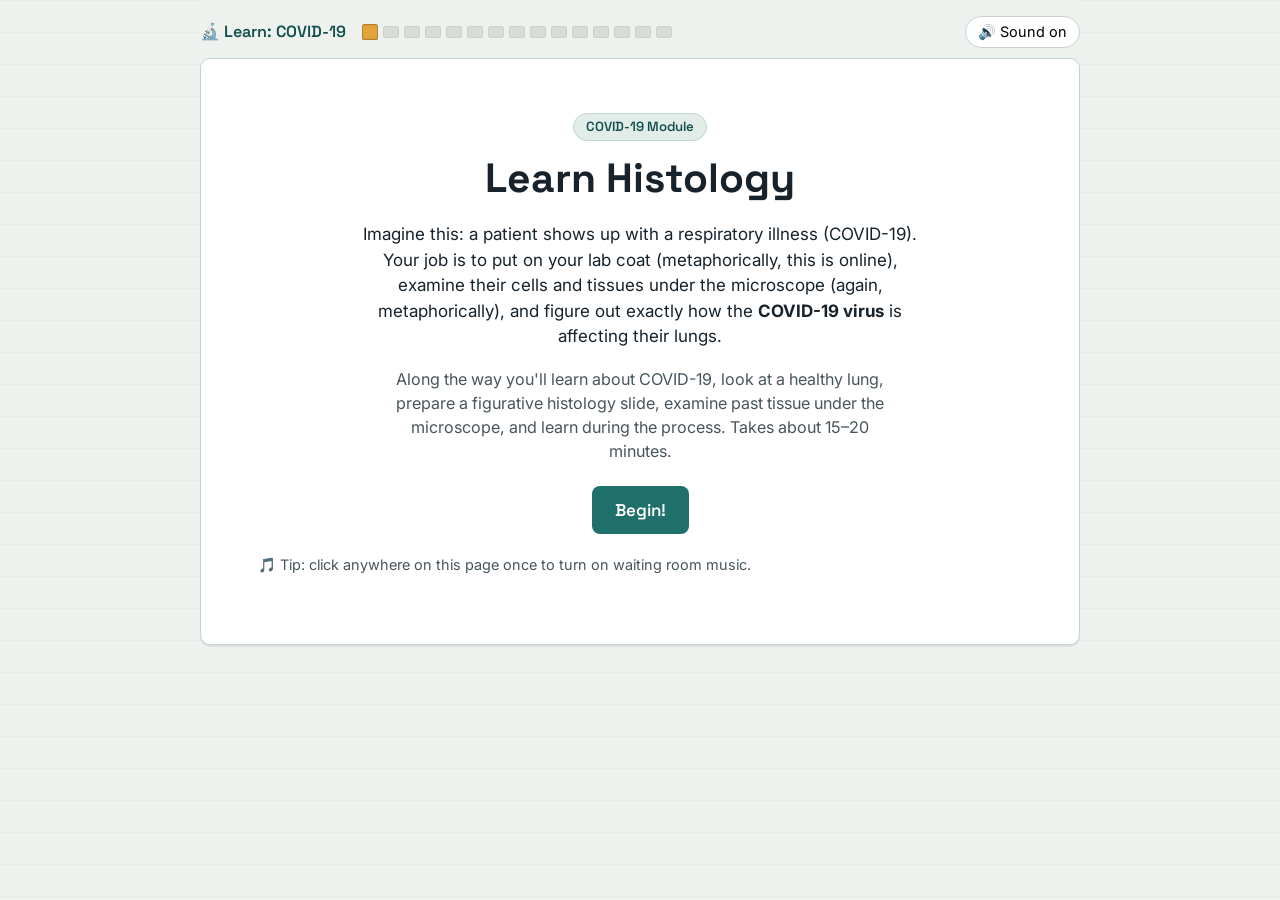
==== index.html @ 3f6e5119 "Add vocabulary section for histological techniques Added a new vocabulary section for histological t" ====
<!DOCTYPE html>
<html lang="en">
<head>
<meta charset="UTF-8">
<meta name="viewport" content="width=device-width, initial-scale=1.0">
<title>Histology Investigator: The COVID-19 Case File</title>
<link rel="preconnect" href="https://fonts.googleapis.com">
<link href="https://fonts.googleapis.com/css2?family=Space+Grotesk:wght@500;600;700&family=Inter:wght@400;500;600&display=swap" rel="stylesheet">
<link rel="stylesheet" href="style.css">
</head>
<body>

<div id="app">

  <header id="case-header">
    <span class="case-title">🔬 Learn: COVID-19</span>
    <div id="slide-rack"></div>
    <button id="sound-toggle" type="button" aria-pressed="true">🔊 Sound on</button>
  </header>

  <!-- =====================================================
     yesn't
  ====================================================== -->
  <section class="screen active" id="screen-landing">
    <div class="stage-card">
      <span class="eyebrow-tag">COVID-19 Module</span>
      <h1>Learn Histology</h1>
      <p style="max-width:52ch;margin:0 auto 6px auto;">
        Imagine this: a patient shows up with a respiratory illness (COVID-19). Your job is to put on your
        lab coat (metaphorically, this is online), examine their cells and tissues under the microscope (again, metaphorically), and figure out
        exactly how the <strong>COVID-19 virus</strong> is affecting their lungs.
      </p>
       </p>
      <p style="max-width:52ch;margin:0 auto 22px auto; color:var(--ink-soft); font-size:0.95rem;">
        Along the way you'll learn about COVID-19, look at a healthy lung, prepare a figurative
        histology slide, examine past tissue under the microscope, and learn during the process.
        Takes about 15&ndash;20 minutes.
      </p>
      <button class="btn btn-primary" id="btn-start" type="button">Begin!</button>
      <p class="landing-note">🎵 Tip: click anywhere on this page once to turn on waiting room music.</p>
    </div>
  </section>

  <!-- =====================================================
      literal introduction 
  ====================================================== -->
  <section class="screen" id="screen-briefing">
    <div class="stage-card">
      <span class="eyebrow-tag">Step 1 &middot; Checklist</span>
      <h2>Welcome, Future Histologist!</h2>
      <div class="speech">
        <strong>Dr. Leopold:</strong> Thanks for joining me! Our investigation starts with a patient who has a cough,
        fever, and is having trouble catching their breath. But, first, to explain this, we need
        to understand three things: what <em>cells</em> are, how cells are organized into
        <em>tissues, organs, and systems</em>, and how a virus can destroy this organization.
      </div>
      <p>Here's your checklist for today. You'll unlock each item as you go:</p>
      <ul id="briefing-checklist" style="padding-left:20px; color:var(--ink-soft);">
        <li>Meet the virus</li>
        <li>Review the cell &amp; its parts</li>
        <li>Learn how tissues, organs &amp; systems fit together</li>
        <li>Look at a healthy lung</li>
        <li>Prepare a histology slide</li>
        <li>Examine infected tissue</li>
        <li>Compare a normal slide to the patient's slide</li>
        <li>Watch footage of COVID-19</li>
        <li>Run lab tests</li>
        <li>Map the disease pathway</li>
        <li>Learn about COVID-19</li>
      </ul>
      <div class="nav-row">
        <button class="btn btn-ghost" data-back>Back</button>
        <span class="spacer"></span>
        <button class="btn btn-primary" data-next>Meet the virus</button>
      </div>
    </div>
  </section>

  <!-- =====================================================
       virus introduction hehe
  ====================================================== -->
  <section class="screen" id="screen-virus">
    <div class="stage-card">
      <span class="eyebrow-tag">Step 2 &middot; Introduction: The Virus</span>
      <h2>Meet the Virus: SARS-CoV-2</h2>
      <p>
        SARS-CoV-2 is the virus that <strong><u>causes</u></strong> COVID-19. It is far too small to see with your
        eyes. Think of it this way: about 1,000 of them could line up across the width of a human hair. Viruses might 
        look like cells and/or living things, but neither of these factoids are true.
        Unlike a cell, a virus can't eat, grow, or reproduce on its own. It survives by
        breaking into a living cell and hijacking it to make copies of itself. Basically, the all the virus wants to do is 
        make more of itself.
      </p>
      <div class="real-photo-stage" style="max-width:420px; margin:16px auto;">
        <img src="https://wwwn.cdc.gov/phil///PHIL_Images/23312/23312_lores.jpg" alt="Colorized transmission electron micrograph of SARS-CoV-2 virus particles, showing round particles covered in spike proteins" loading="lazy">
        <p class="photo-credit">Figure 1: Real microscope image of COVID-19 &middot; CDC / Alissa Eckert, MSMI, Dan Higgins, MAMS (2020)</p>
      </div>
      <p>You've probably seen the image of COVID-19 above, but why does it look like that? The little protruding bumps around the outside are called <strong><u>spike proteins</u></strong>. They work like a key (or like enzymes solely in connection to the "lock-and-key" mechanism) they fit into a matching "lock". This is a receptor called <strong>ACE2</strong>, located on the surface of certain human cells, especially the cells lining our airway and lungs (keep this in mind!). <strong><u>That's how the virus gets inside your cells.</strong></u></p>
      <div class="speech"><strong>Why is this important for you?</strong> Every cell has a cell membrane, which acts as a protective boundary that controls what goes in and out. The virus's whole strategy is about tricking that membrane into letting it through.</div>

      <h3>Check your understanding</h3>
      <div id="virus-quiz"></div>

      <div class="nav-row">
        <button class="btn btn-ghost" data-back>Back</button>
        <span class="spacer"></span>
        <button class="btn btn-primary" data-next id="virus-next" disabled>Next: the cell</button>
      </div>
    </div>
  </section>

  <!-- =====================================================
       matching thing b/c i thought it was cool
  ====================================================== -->
  <section class="screen" id="screen-cell">
    <div class="stage-card">
      <span class="eyebrow-tag">Step 3 &middot; The Ultrastructure of Cells</span>
      <h2>The Inside of the Cell</h2>
      <p>Before we can understand how a virus destroys a cell, we first need to comprehend
      how a general cell is organized. 
      Let's look at the real diagram below. After, click each label to learn what that part does (there are 4).</p>

      <div class="real-photo-stage">
        <img src="https://marcelaormobiology.weebly.com/uploads/6/0/3/0/60304657/3735589.png?413" alt="Illustration of a generalized animal cell showing the cell membrane, nucleus, cytoplasm, and organelles including mitochondria" loading="lazy">
        <p class="photo-credit">Illustration &middot; Marcelaormobiology, Ultrastructure of Cells</p>
      </div>
      <div class="spot-chip-row">
        <button class="spot-chip" id="hs-membrane" type="button">1&nbsp; Cell membrane</button>
        <button class="spot-chip" id="hs-nucleus" type="button">2&nbsp; Nucleus</button>
        <button class="spot-chip" id="hs-mito" type="button">3&nbsp; Mitochondria</button>
        <button class="spot-chip" id="hs-cytoplasm" type="button">4&nbsp; Cytoplasm</button>
      </div>
      <div class="hotspot-note" id="cell-note">Click a button above to learn more.</div>

      <div class="nav-row">
        <button class="btn btn-ghost" data-back>Back</button>
        <span class="spacer"></span>
        <button class="btn btn-primary" data-next id="cell-next" disabled>Next: tissues &amp; organs</button>
      </div>
    </div>
  </section>

  <!-- =====================================================
       the greatest introduction to cellular organization ever
  ====================================================== -->
  <section class="screen" id="screen-tissue-basics">
    <div class="stage-card">
      <span class="eyebrow-tag">Step 4 &middot; A larger picture</span>
      <h2>Cellular Organization in a Nutshell</h2>
      <p>Cells are extraverts, they don't like to work alone. As such, they're generally organized into a hierarchy that grows as you move along it. Let's look below at this hierarchy and their definitions:</p>
      <div style="display:flex; flex-wrap:wrap; gap:10px; margin: 14px 0; align-items:center; font-family:var(--font-display); font-weight:600; color:var(--teal-dark);">
        <span class="label-chip" style="text-align:center;">Cell</span><span>&rarr;</span>
        <span class="label-chip" style="text-align:center;">Tissue</span><span>&rarr;</span>
        <span class="label-chip" style="text-align:center;">Organ</span><span>&rarr;</span>
        <span class="label-chip" style="text-align:center;">Organ system</span>
      </div>
      <dl>
        <div class="glossary-row"><dt>Cell</dt><dd>The basic, structural, functional, and biological unit of all living organisms.</dd></div>
        <div class="glossary-row"><dt>Tissue</dt><dd>A group of similar cells working together on the same function. Example: the cells that line the inside of your lungs.</dd></div>
        <div class="glossary-row"><dt>Organ</dt><dd>Different tissues together working to perform a specific function. Example: your lungs.</dd></div>
        <div class="glossary-row"><dt>Organ system</dt><dd>Organs working together to perform a goal. Example: the respiratory system.</dd></div>
      </dl>
      <h3>Knowledge Check!</h3>
      <div id="tissue-quiz"></div>
      <div class="nav-row">
        <button class="btn btn-ghost" data-back>Back</button>
        <span class="spacer"></span>
        <button class="btn btn-primary" data-next id="tissue-next" disabled>Next: Lung Anatomy</button>
      </div>
    </div>
  </section>

  <!-- =====================================================
       healthy lung section yay it's so cool (i wonder if my sanity is leaving)
  ====================================================== -->
  <section class="screen" id="screen-lung">
    <div class="stage-card">
      <span class="eyebrow-tag">Step 5 &middot; Healthy Lung Look!</span>
      <h2>Normal Lung Anatomy</h2>
      <p>Before we dive into COVID-19 and how it damages the lungs, we need to see what the structure of a normal, healthy lung looks like. Look at the real diagram below, then click each label (there are 6).</p>
      <div class="real-photo-stage">
        <img src="https://cdn1.byjus.com/wp-content/uploads/2023/07/Lungs-Diagram-in-Human-Body.png" alt="Illustration of the human lungs, trachea, and bronchial tree" loading="lazy">
        <p class="photo-credit">Illustration &middot; BYJU's, Respiratory system in humans</p>
      </div>
      <div class="spot-chip-row">
        <button class="spot-chip" id="hs-trachea" type="button">1&nbsp; Trachea</button>
        <button class="spot-chip" id="hs-bronchi" type="button">2&nbsp; Bronchi</button>
        <button class="spot-chip" id="hs-lobe" type="button">3&nbsp; Lung lobe</button>
        <button class="spot-chip" id="hs-alveoli" type="button">4&nbsp; Alveoli</button>
        <button class="spot-chip" id="hs-capillary" type="button">5&nbsp; Capillaries</button>
        <button class="spot-chip" id="hs-diaphragm" type="button">6&nbsp; Diaphragm</button>
      </div>
      <div class="hotspot-note" id="lung-note">Click a label for more detail!</div>
      <div class="nav-row">
        <button class="btn btn-ghost" data-back>Back</button>
        <span class="spacer"></span>
        <button class="btn btn-primary" data-next id="lung-next" disabled>Next: Prepare a Histological Slide</button>
      </div>
    </div>
  </section>

<!-- =====================================================
       idk ok i thought this would be important
  ====================================================== -->
  <section class="screen" id="screen-vocab">
    <div class="stage-card">
      <span class="eyebrow-tag">Step 5b &middot; New Words!</span>
      <h2>Just Some Terms You Might Need</h2>
      <p>On the next page you'll put a organize a histological technique, but, before we do that, we have to learn the words first (duh!). Click each term (there are 5) below and you'll see a diagram and some extra information (plz I thought it was cool). <strong>NOTE:</strong> they're <em>not</em> shown in the correct order. Figuring that out is what you'll do next (I'm evil).</p>

      <div class="spot-chip-row" id="vocab-chips" role="tablist" aria-label="Lab vocabulary terms">
        <button class="spot-chip" id="vc-stain" type="button" role="tab" data-panel="vp-stain">🎨&nbsp; Stain</button>
        <button class="spot-chip" id="vc-section" type="button" role="tab" data-panel="vp-section">🔪&nbsp; Section</button>
        <button class="spot-chip" id="vc-fix" type="button" role="tab" data-panel="vp-fix">🧪&nbsp; Fixation</button>
        <button class="spot-chip" id="vc-mount" type="button" role="tab" data-panel="vp-mount">🔬&nbsp; Mount</button>
        <button class="spot-chip" id="vc-biopsy" type="button" role="tab" data-panel="vp-biopsy">🩺&nbsp; Biopsy</button>
      </div>
      <p class="vocab-progress" id="vocab-progress" aria-live="polite">Terms explored: 0 / 5</p>

      <!-- Prompt shown before any term is picked -->
      <div class="hotspot-note" id="vocab-placeholder">Pick one to start!</div>

      <!-- ---------- STAIN ---------- -->
      <div class="vocab-panel" id="vp-stain" role="tabpanel">
        <div class="vocab-visual-col">
          <div class="vocab-visual" id="vv-stain">
            <svg viewBox="0 0 360 210" role="img" aria-label="Diagram of tissue cells that are almost colorless until a stain is added, which turns the nuclei purple and the rest of each cell pink">
              <rect width="360" height="210" fill="#f7faf8"/>
              <!-- legend (appears when stained) -->
              <g class="vv-fade-in">
                <rect x="10" y="14" width="10" height="10" fill="#5b3f8c"/>
                <text x="26" y="23" font-size="11" fill="#17222b">Hematoxylin &rarr; nuclei</text>
                <rect x="10" y="32" width="10" height="10" fill="#f2b4c6" stroke="#d98aa3"/>
                <text x="26" y="41" font-size="11" fill="#17222b">Eosin &rarr; the rest (aka cytoplasm)</text>
              </g>
              <!-- dropper -->
              <g>
                <rect x="288" y="6" width="24" height="10" rx="4" fill="#47555c"/>
                <rect x="292" y="14" width="16" height="30" rx="3" fill="#cfe6ee" stroke="#47555c"/>
                <path d="M294 44 h12 l-6 14 z" fill="#cfe6ee" stroke="#47555c"/>
              </g>
              <circle class="st-drop" cx="300" cy="62" r="5"/>
              <!-- cells -->
              <g>
                <circle class="st-cell" cx="80" cy="130" r="28"/><circle class="st-nuc" cx="84" cy="128" r="10"/>
                <circle class="st-cell" cx="140" cy="115" r="28"/><circle class="st-nuc" cx="136" cy="118" r="10"/>
                <circle class="st-cell" cx="200" cy="130" r="28"/><circle class="st-nuc" cx="203" cy="133" r="10"/>
                <circle class="st-cell" cx="260" cy="115" r="28"/><circle class="st-nuc" cx="256" cy="112" r="10"/>
                <circle class="st-cell" cx="110" cy="175" r="28"/><circle class="st-nuc" cx="113" cy="172" r="10"/>
                <circle class="st-cell" cx="175" cy="170" r="28"/><circle class="st-nuc" cx="172" cy="173" r="10"/>
                <circle class="st-cell" cx="240" cy="170" r="28"/><circle class="st-nuc" cx="243" cy="167" r="10"/>
                <circle class="st-cell" cx="300" cy="160" r="28"/><circle class="st-nuc" cx="297" cy="162" r="10"/>
              </g>
            </svg>
          </div>
          <button class="btn btn-primary btn-small vocab-toggle" type="button" data-target="vv-stain" data-label-off="🎨 Add the stain" data-label-on="↩ Remove the stain">🎨 Add the stain</button>
        </div>
        <div class="vocab-text">
          <h3>Stain</h3>
          <p class="vocab-def">A <strong>stain</strong> is a something that goes into tissue makes certain parts pretty and shiny so we can see them (I like shiny stuff). We need these because a slice of tissue is basically see through, so without stain you can't see anything.</p>
          <p class="vocab-clue"><strong>Hint:</strong> Histologists like to use multiple stains together. Most commonly, these are called <strong>H&amp;E</strong>. <em>Hematoxylin</em> turns the nucleus purple/blue. <em>Eosin</em> turns the rest of the cell pink (pretty).</p>
          <p class="vocab-analogy"><strong>If you need more help:</strong> they're kind of like highlighters to make something stand out more.</p>
          <p class="vocab-case"><strong>For us specifically:</strong> the purple dots and pink areas are what I want to show you on the lung slides later (wink, wink).</p>
        </div>
      </div>

      <!-- ---------- SECTION ---------- -->
      <div class="vocab-panel" id="vp-section" role="tabpanel">
        <div class="vocab-visual-col">
          <div class="vocab-visual" id="vv-section">
            <svg viewBox="0 0 360 160" role="img" aria-label="Diagram of a block of wax with tissue inside being cut by a microtome blade into a thin ribbon of sections">
              <rect width="360" height="160" fill="#f7faf8"/>
              <rect x="30" y="78" width="110" height="56" rx="4" fill="#f4ebd0" stroke="#c9b98a" stroke-width="2"/>
              <ellipse cx="85" cy="106" rx="32" ry="20" fill="#e9a3b8" opacity=".9"/>
              <text x="85" y="150" text-anchor="middle" font-size="11" fill="#17222b">Wax block + tissue</text>
              <g class="sc-blade">
                <polygon points="70,50 190,62 190,68 70,58" fill="#aab6bb" stroke="#5c6a70" stroke-width="1.5"/>
                <rect x="186" y="56" width="50" height="16" rx="4" fill="#47555c"/>
              </g>
              <text x="196" y="46" font-size="11" fill="#17222b">Microtome blade</text>
              <path d="M140 84 C165 72,180 96,205 84 S245 74,268 88" fill="none" stroke="#e9a3b8" stroke-width="5" stroke-linecap="round"/>
              <text x="150" y="118" font-size="11" fill="#17222b">Ribbon of thin sections</text>
            </svg>
          </div>
          <!-- Interactive light test -->
          <div class="vocab-lab">
            <p class="vocab-lab-title">🔦 Light test: how thin does a slice need to be?</p>
            <svg viewBox="0 0 360 122" role="img" aria-label="Light shining down through a tissue slice; the thicker the slice, the less light gets through to the microscope view">
              <rect width="360" height="122" fill="#f7faf8"/>
              <text x="14" y="30" font-size="24">💡</text>
              <g id="light-rays" stroke="#e2a53c" stroke-width="3" stroke-linecap="round">
                <line x1="90" y1="36" x2="90" y2="92"/><line x1="135" y1="36" x2="135" y2="92"/><line x1="180" y1="36" x2="180" y2="92"/><line x1="225" y1="36" x2="225" y2="92"/><line x1="270" y1="36" x2="270" y2="92"/>
              </g>
              <rect id="slice-rect" x="70" y="50" width="220" height="34" rx="3" fill="#e9a3b8" stroke="#d98aa3"/>
              <g id="light-view">
                <rect x="70" y="94" width="220" height="22" rx="3" fill="#fff8dc" stroke="#e6d9a8"/>
                <circle cx="110" cy="105" r="6" fill="#5b3f8c"/><circle cx="160" cy="105" r="6" fill="#5b3f8c"/><circle cx="210" cy="105" r="6" fill="#5b3f8c"/><circle cx="255" cy="105" r="6" fill="#5b3f8c"/>
              </g>
            </svg>
            <label class="vocab-slider-label" for="slice-slider">Slice thickness: <strong><span id="slice-val">100</span> &micro;m</strong></label>
            <input type="range" id="slice-slider" min="5" max="100" step="5" value="100">
            <div class="feedback bad" id="slice-msg">That's too thick (so sad). Light can't get through, so the view is a dark blur. Why don't you try sliding the thickness down?</div>
          </div>
        </div>
        <div class="vocab-text">
          <h3>Section</h3>
          <p class="vocab-def">A <strong>section</strong> is an very, very thin slice of tissue. It's usually only about <strong>4&ndash;5 micrometers (&micro;m)</strong> thick. The tool that cuts it is called a <strong>microtome</strong>. To do this, the tissue is held in a block of wax so it doesn't deform while it's cut.</p>
          <p class="vocab-clue"><strong>Another hint (I'm so generous):</strong> <em>micro</em> = tiny and <em>-tome</em> = cutter. Therefore, a microtome is a "tiny cutter."</p>
          <p class="vocab-analogy"><strong>Think of it like:</strong> a deli slicer shaving a block of cheese into slices so thin you can almost see through them. A human hair is about 70 &micro;m wide, so a section is more than 10 times thinner than one hair!</p>
          <p class="vocab-case"><strong>For us:</strong> we need light to pass through the lung tissue so we can see the cells and alveoli walls.</p>
        </div>
      </div>

      <!-- ---------- FIXATION ---------- -->
      <div class="vocab-panel" id="vp-fix" role="tabpanel">
        <div class="vocab-visual-col">
          <div class="vocab-visual" id="vv-fix">
            <svg viewBox="0 0 360 200" role="img" aria-label="A jar holding tissue, and a cell that falls apart without fixative but stays locked in place with fixative">
              <rect width="360" height="200" fill="#f7faf8"/>
              <!-- jar -->
              <rect x="26" y="48" width="108" height="16" rx="4" fill="#47555c"/>
              <rect x="30" y="62" width="100" height="116" rx="12" fill="#eaf4f2" stroke="#47555c" stroke-width="2"/>
              <rect class="fx-liquid" x="34" y="100" width="92" height="74" rx="8"/>
              <ellipse cx="80" cy="140" rx="24" ry="16" fill="#e9a3b8" stroke="#d98aa3"/>
              <text class="fx-label-off" x="80" y="195" text-anchor="middle" font-size="11" fill="#17222b">Plain water (no fixative)</text>
              <text class="fx-label-on" x="80" y="195" text-anchor="middle" font-size="11" fill="#17222b">Formalin (a fixative)</text>
              <!-- cell -->
              <g class="fx-cell-wrap">
                <circle class="fx-cell" cx="255" cy="120" r="42"/>
                <circle class="fx-nuc" cx="255" cy="120" r="14"/>
              </g>
              <!-- decay dots -->
              <g class="fx-decay" fill="#e2634b">
                <circle cx="205" cy="85" r="4"/><circle cx="310" cy="90" r="4"/><circle cx="318" cy="150" r="4"/><circle cx="200" cy="155" r="4"/><circle cx="260" cy="176" r="4"/><circle cx="240" cy="68" r="4"/>
              </g>
              <text class="fx-lock" x="255" y="127" text-anchor="middle" font-size="22">🔒</text>
              <!-- state captions -->
              <text class="fx-label-off" x="255" y="22" text-anchor="middle" font-size="11" fill="#b8412c">Without fixative: enzymes and</text>
              <text class="fx-label-off" x="255" y="36" text-anchor="middle" font-size="11" fill="#b8412c">microbes destroy the cell</text>
              <text class="fx-label-on" x="255" y="22" text-anchor="middle" font-size="11" fill="#2f7a45">With fixative: the cell is</text>
              <text class="fx-label-on" x="255" y="36" text-anchor="middle" font-size="11" fill="#2f7a45">constrained and preserved</text>
            </svg>
          </div>
          <button class="btn btn-primary btn-small vocab-toggle" type="button" data-target="vv-fix" data-label-off="🧪 Add the fixative" data-label-on="↩ Take the fixative away">🧪 Add the fixative</button>
        </div>
        <div class="vocab-text">
          <h3>Fixation</h3>
          <p class="vocab-def"><strong>Fixation</strong> means preserving tissue with a chemical called a <strong>fixative</strong>, most often <strong>formalin</strong> (you don't need to memorize this). Once the tissue is taken out of the body, its own enzymes and microbes start breaking it down, so the fixative stops that and keeps the cells in place.</p>
          <p class="vocab-clue"><strong>Yay, another hint:</strong> to <em>fix</em> something here means to hold it firmly in place (I'm sure you know this)</p>
          <p class="vocab-analogy"><strong>For more context:</strong> you could think of it like pressing a flower in a book so it keeps its shape.</p>
          <p class="vocab-case"><strong>For us specifically:</strong> fixing keeps the lung cells looking just like they did in the patient, which is obviously important.</p>
        </div>
      </div>

      <!-- ---------- MOUNT ---------- -->
      <div class="vocab-panel" id="vp-mount" role="tabpanel">
        <div class="vocab-visual-col">
          <div class="vocab-visual" id="vv-mount">
            <svg viewBox="0 0 360 200" role="img" aria-label="Side view of a glass slide with a thin tissue section on it and a thin cover slip that lowers on top">
              <rect width="360" height="200" fill="#f7faf8"/>
              <!-- slide -->
              <rect x="40" y="148" width="280" height="16" rx="2" fill="#cfe6ee" stroke="#6f9aa8" stroke-width="1.5"/>
              <!-- glue -->
              <rect class="mt-glue" x="104" y="142" width="152" height="6"/>
              <!-- tissue section -->
              <rect x="130" y="142" width="100" height="6" fill="#e9a3b8" stroke="#d98aa3"/>
              <!-- cover slip (moves) -->
              <g class="mt-cover">
                <rect x="100" y="134" width="160" height="6" rx="1" fill="#e3f1f6" fill-opacity=".85" stroke="#6f9aa8" stroke-width="1.5"/>
                <text x="180" y="126" text-anchor="middle" font-size="11" fill="#17222b">Cover slip</text>
              </g>
              <!-- legend -->
              <g font-size="10.5" fill="#17222b">
                <rect x="20" y="178" width="10" height="10" fill="#cfe6ee" stroke="#6f9aa8"/><text x="34" y="187">Glass slide</text>
                <rect x="108" y="178" width="10" height="10" fill="#e9a3b8" stroke="#d98aa3"/><text x="122" y="187">Tissue</text>
                <rect x="170" y="178" width="10" height="10" fill="#f3d98c"/><text x="184" y="187">Glue</text>
                <rect x="224" y="178" width="10" height="10" fill="#e3f1f6" stroke="#6f9aa8"/><text x="238" y="187">Cover slip</text>
              </g>
            </svg>
          </div>
          <button class="btn btn-primary btn-small vocab-toggle" type="button" data-target="vv-mount" data-label-off="🔬 Add the cover slip" data-label-on="↩ Lift the cover slip">🔬 Add the cover slip</button>
        </div>
        <div class="vocab-text">
          <h3>Mount</h3>
          <p class="vocab-def">To <strong>mount</strong> a section means to attach it to a <strong>glass slide</strong>. A drop of clear glue goes on, then a tiny, thin piece of glass called a <strong>cover slip</strong> is laid on top.</p>
          <p class="vocab-clue"><strong>More hints:</strong> think of <em>mounting</em> something on a bullitin board. You're trying to attach something so it stays put and can be displayed.</p>
          <p class="vocab-analogy"><strong>For more context:</strong> it could also be like laminating a photo. It stays flat and it is protected from scratches.</p>
          <p class="vocab-case"><strong>For us specifically:</strong> the cover slip keeps the lung section flat so the microscope can focus on it (yay vision).</p>
        </div>
      </div>

      <!-- ---------- BIOPSY ---------- -->
      <div class="vocab-panel" id="vp-biopsy" role="tabpanel">
        <div class="vocab-visual-col">
          <div class="vocab-visual" id="vv-biopsy">
            <svg viewBox="0 0 360 200" role="img" aria-label="Diagram of two lungs with a small area marked; a tiny piece of tissue is moved from the lung into a sample dish">
              <rect width="360" height="200" fill="#f7faf8"/>
              <rect x="96" y="14" width="8" height="36" rx="3" fill="#cfd5cf" stroke="#9aa59d"/>
              <path d="M95 40 C 60 40, 30 90, 34 150 C 36 175, 70 182, 88 160 C 100 140, 98 80, 95 40 Z" fill="#f3b6b0" stroke="#c47a73" stroke-width="2"/>
              <path d="M105 40 C 140 40, 170 90, 166 150 C 164 175, 130 182, 112 160 C 100 140, 102 80, 105 40 Z" fill="#f3b6b0" stroke="#c47a73" stroke-width="2"/>
              <text x="100" y="195" text-anchor="middle" font-size="11" fill="#17222b">Patient's lungs</text>
              <!-- target -->
              <circle cx="60" cy="110" r="13" fill="none" stroke="#b8412c" stroke-width="2" stroke-dasharray="4 3"/>
              <!-- dish -->
              <ellipse cx="270" cy="158" rx="52" ry="16" fill="#eaf2f0" stroke="#47555c" stroke-width="2"/>
              <ellipse cx="270" cy="153" rx="52" ry="16" fill="#f7fbfa" stroke="#47555c" stroke-width="2"/>
              <text x="270" y="195" text-anchor="middle" font-size="11" fill="#17222b">Sample dish</text>
              <!-- tissue piece (moves) -->
              <g class="bp-piece">
                <circle cx="60" cy="110" r="7" fill="#c9606f" stroke="#8f3a47" stroke-width="1.5"/>
              </g>
              <g class="vv-fade-in">
                <text x="270" y="118" text-anchor="middle" font-size="11" fill="#17222b">Biopsy sample</text>
                <text x="270" y="131" text-anchor="middle" font-size="10" fill="#47555c">(often only a few mm wide)</text>
              </g>
            </svg>
          </div>
          <button class="btn btn-primary btn-small vocab-toggle" type="button" data-target="vv-biopsy" data-label-off="🩺 Take the sample" data-label-on="↩ Put it back">🩺 Take the sample</button>
        </div>
        <div class="vocab-text">
          <h3>Biopsy (tissue sample)</h3>
          <p class="vocab-def">A <strong>biopsy</strong> is when you remove a piece of tissue from a somebody to look at it. The piece we remove is called a <strong>sample</strong> or <strong>specimen</strong>.</p>
          <p class="vocab-clue"><strong>Hint for the word:</strong> <em>bio</em> = life and <em>-opsy</em> = looking at. Therefore, a biopsy is "looking at living tissue."</p>
          <p class="vocab-analogy"><strong>For an example:</strong> think of it like tasting a spoonful of soup instead of eating the whole pot (idk I wrote this at 12am).</p>
          <p class="vocab-case"><strong>In our case:</strong> a small piece of the patient's lung lets us see what's happening inside without examining the entire organ.</p>
        </div>
      </div>

      <!-- quiz hehe -->
      <div class="vocab-quiz-wrap" id="vocab-quiz-wrap" hidden>
        <h3>⚡ Quick check</h3>
        <p>You explored every term. Let's make sure you can move on.</p>
        <div id="vocab-quiz"></div>
      </div>

      <div class="nav-row">
        <button class="btn btn-ghost" data-back>Back</button>
        <span class="spacer"></span>
        <button class="btn btn-primary" data-next id="vocab-next" disabled>Next: Prepare a Histological Slide</button>
      </div>
    </div>
  </section>
  
<script src="script.js"></script>
</body>
</html>
---- style.css ----
/* ==========================================================================
   Histology Investigator — Case File: COVID-19
   Design tokens
   ========================================================================== */
:root {
  --paper: #eef2ee;
  --paper-card: #ffffff;
  --ink: #17222b;
  --ink-soft: #47555c;
  --teal: #1f6f6b;
  --teal-dark: #14504d;
  --amber: #e2a53c;
  --coral: #e2634b;
  --coral-dark: #b8412c;
  --line: #c9d3cc;
  --focus: #1f6f6b;
  --radius: 10px;
  --shadow: 0 2px 0 rgba(23, 34, 43, 0.08);
  --font-display: "Space Grotesk", "Segoe UI", sans-serif;
  --font-body: "Inter", "Segoe UI", sans-serif;
}

@media (prefers-reduced-motion: reduce) {
  *, *::before, *::after {
    animation-duration: 0.01ms !important;
    animation-iteration-count: 1 !important;
    transition-duration: 0.01ms !important;
    scroll-behavior: auto !important;
  }
}

* { box-sizing: border-box; }

html, body {
  margin: 0;
  padding: 0;
  background: var(--paper);
  color: var(--ink);
  font-family: var(--font-body);
  font-size: 17px;
  line-height: 1.5;
}

body {
  background-image:
    linear-gradient(rgba(23,34,43,0.035) 1px, transparent 1px);
  background-size: 100% 32px;
}

h1, h2, h3, h4 {
  font-family: var(--font-display);
  color: var(--ink);
  line-height: 1.15;
  margin: 0 0 0.5em 0;
}

h1 { font-size: 2rem; }
h2 { font-size: 1.5rem; }
h3 { font-size: 1.15rem; }

p { margin: 0 0 1em 0; max-width: 62ch; }

a { color: var(--teal-dark); }

button {
  font-family: var(--font-body);
  cursor: pointer;
}

:focus-visible {
  outline: 3px solid var(--focus);
  outline-offset: 2px;
}

/* ---------- App shell ---------- */
#app {
  max-width: 920px;
  margin: 0 auto;
  padding: 0 20px 40px 20px;
  min-height: 100vh;
}

/* Case-file header / progress rack */
#case-header {
  display: flex;
  align-items: center;
  gap: 14px;
  padding: 16px 0 10px 0;
  position: sticky;
  top: 0;
  background: var(--paper);
  z-index: 30;
}

#case-header .case-title {
  font-family: var(--font-display);
  font-weight: 600;
  font-size: 0.95rem;
  color: var(--teal-dark);
  white-space: nowrap;
}

#slide-rack {
  display: flex;
  gap: 5px;
  flex: 1;
  overflow-x: auto;
  padding: 4px 2px;
}

.slide-dot {
  width: 16px;
  height: 12px;
  border-radius: 2px;
  background: #d7ddd6;
  border: 1px solid var(--line);
  flex: none;
  transition: background 0.25s ease, transform 0.25s ease;
}
.slide-dot.done { background: var(--teal); border-color: var(--teal-dark); }
.slide-dot.current { background: var(--amber); border-color: #b3822a; transform: scaleY(1.35); }

/* ---------- Screens ---------- */
.screen {
  display: none;
}
.screen.active {
  display: block;
  animation: slideIn 0.45s cubic-bezier(.2,.8,.3,1);
}
@keyframes slideIn {
  from { opacity: 0; transform: translateY(14px) scale(0.995); }
  to   { opacity: 1; transform: translateY(0) scale(1); }
}

.stage-card {
  background: var(--paper-card);
  border: 1px solid var(--line);
  border-radius: var(--radius);
  box-shadow: var(--shadow);
  padding: 28px 28px 24px 28px;
}

.eyebrow-tag {
  display: inline-block;
  font-family: var(--font-display);
  font-size: 0.78rem;
  font-weight: 600;
  color: var(--teal-dark);
  background: #e2ede9;
  border: 1px solid #c3d8ce;
  border-radius: 999px;
  padding: 3px 12px;
  margin-bottom: 14px;
}

/* ---------- Buttons ---------- */
.btn {
  font-family: var(--font-display);
  font-weight: 600;
  font-size: 1rem;
  border-radius: 8px;
  border: 1px solid transparent;
  padding: 12px 22px;
  transition: transform 0.15s ease, box-shadow 0.15s ease, background 0.15s ease;
}
.btn:active { transform: translateY(1px) scale(0.98); }

.btn-primary {
  background: var(--teal);
  color: #fff;
}
.btn-primary:hover { background: var(--teal-dark); }
.btn-primary:disabled {
  background: #a9bdb8;
  cursor: not-allowed;
}

.btn-ghost {
  background: transparent;
  color: var(--ink-soft);
  border-color: var(--line);
}
.btn-ghost:hover { border-color: var(--ink-soft); color: var(--ink); }

.btn-small {
  padding: 7px 14px;
  font-size: 0.85rem;
}

/* ---------- Nav bar at bottom of each screen ---------- */
.nav-row {
  display: flex;
  justify-content: space-between;
  align-items: center;
  margin-top: 26px;
  gap: 12px;
}
.nav-row .spacer { flex: 1; }

/* ---------- Mission text blocks ---------- */
.speech {
  background: #fbf6e8;
  border: 1px solid #e6d9a8;
  border-left: 5px solid var(--amber);
  border-radius: 6px;
  padding: 14px 16px;
  margin: 14px 0;
}
.speech strong { color: var(--teal-dark); }

/* ---------- Quiz ---------- */
.quiz-question { margin-bottom: 18px; }
.quiz-options {
  display: grid;
  gap: 8px;
  list-style: none;
  padding: 0;
  margin: 10px 0;
}
.quiz-option {
  border: 1px solid var(--line);
  background: #fff;
  border-radius: 8px;
  padding: 12px 14px;
  text-align: left;
  font-size: 1rem;
  transition: border-color 0.15s ease, background 0.15s ease;
}
.quiz-option:hover { border-color: var(--teal); }
.quiz-option.correct { background: #e5f4ea; border-color: #4f9d63; }
.quiz-option.incorrect { background: #fbe8e4; border-color: var(--coral); }
.quiz-option:disabled { cursor: default; }

.feedback { font-size: 0.95rem; margin-top: 8px; font-weight: 600; }
.feedback.good { color: #2f7a45; }
.feedback.bad { color: var(--coral-dark); }

/* ---------- Matching / drag game (Cell City) ---------- */
.match-wrap {
  display: grid;
  grid-template-columns: 1.1fr 1fr;
  gap: 22px;
}
@media (max-width: 640px) { .match-wrap { grid-template-columns: 1fr; } }

.cell-diagram { width: 100%; height: auto; }

.organelle-hotspot {
  cursor: pointer;
}
.organelle-hotspot:hover circle,
.organelle-hotspot:hover ellipse,
.organelle-hotspot:hover path {
  filter: brightness(1.12);
}
.organelle-hotspot.matched { opacity: 0.45; }

.label-bank {
  display: flex;
  flex-direction: column;
  gap: 8px;
}
.label-chip {
  border: 1px solid var(--line);
  background: #fff;
  border-radius: 8px;
  padding: 10px 12px;
  font-size: 0.95rem;
  text-align: left;
}
.label-chip.used { opacity: 0.4; text-decoration: line-through; }
.label-chip.active-pick { border-color: var(--amber); box-shadow: 0 0 0 2px rgba(226,165,60,0.35); }

/* ---------- Hotspot explore (healthy lung) ---------- */
.hotspot-stage {
  position: relative;
  width: 100%;
  border-radius: 8px;
  overflow: hidden;
  border: 1px solid var(--line);
  background: #eaf2f0;
}
.hotspot-stage svg { display: block; width: 100%; height: auto; }

.hotspot-btn {
  position: absolute;
  transform: translate(-50%, -50%);
  width: 30px;
  height: 30px;
  border-radius: 50%;
  background: var(--coral);
  color: #fff;
  border: 2px solid #fff;
  font-weight: 700;
  font-size: 1.1rem;
  box-shadow: 0 2px 6px rgba(0,0,0,0.25);
  line-height: 1;
}
.hotspot-btn.seen { background: var(--teal); }
.hotspot-btn:hover { transform: translate(-50%, -50%) scale(1.12); }

.hotspot-note {
  margin-top: 14px;
  background: #fff;
  border: 1px solid var(--line);
  border-radius: 8px;
  padding: 12px 14px;
  min-height: 60px;
}

/* ---------- Real photo/illustration stage (replaces hand-drawn SVGs) ---------- */
.real-photo-stage {
  border: 1px solid var(--line);
  border-radius: 8px;
  overflow: hidden;
  background: #eaf2f0;
  text-align: center;
}
.real-photo-stage img {
  display: block;
  width: 100%;
  max-height: 340px;
  object-fit: contain;
  background: #fff;
}
.photo-credit {
  margin: 0;
  padding: 6px 10px;
  font-size: 0.75rem;
  color: var(--ink-soft);
  background: #f4f7f5;
  border-top: 1px solid var(--line);
  text-align: left;
}

/* ---------- Label chips (click to learn about a labeled part) ---------- */
.spot-chip-row {
  display: flex;
  flex-wrap: wrap;
  gap: 8px;
  margin-top: 12px;
}
.spot-chip {
  border: 1px solid var(--line);
  background: #fff;
  border-radius: 999px;
  padding: 8px 14px;
  font-size: 0.9rem;
  font-weight: 600;
  color: var(--teal-dark);
  cursor: pointer;
}
.spot-chip:hover { border-color: var(--teal); }
.spot-chip.seen { background: var(--teal); border-color: var(--teal); color: #fff; }

/* ---------- Compare two slides ---------- */
.compare-grid {
  display: grid;
  grid-template-columns: repeat(auto-fit, minmax(220px, 1fr));
  gap: 14px;
  margin: 14px 0;
}
.slide-frame {
  border: 1px solid var(--line);
  border-radius: 8px;
  overflow: hidden;
  background: #fff;
  display: flex;
  flex-direction: column;
}
.slide-frame img {
  display: block;
  width: 100%;
  height: 220px;
  object-fit: cover;
  background: #eaf2f0;
}
.compare-pick-btn { margin: 10px; }
.compare-pick-btn.correct { background: #2f7a45; border-color: #2f7a45; }
.compare-pick-btn.incorrect { background: var(--coral-dark); border-color: var(--coral-dark); }
.slide-caption {
  margin: 0;
  padding: 8px 10px;
  font-size: 0.85rem;
  font-weight: 600;
  color: var(--ink-soft);
  border-top: 1px solid var(--line);
}

/* ---------- Sequencing (prepare a slide) ---------- */
.seq-list {
  list-style: none;
  padding: 0;
  margin: 14px 0;
  display: flex;
  flex-direction: column;
  gap: 8px;
}
.seq-item {
  border: 1px solid var(--line);
  background: #fff;
  border-radius: 8px;
  padding: 12px 14px;
  display: flex;
  align-items: center;
  gap: 12px;
  cursor: grab;
  user-select: none;
}
.seq-item.dragging { opacity: 0.4; }
.seq-item .seq-num {
  font-family: var(--font-display);
  font-weight: 700;
  color: var(--teal-dark);
  width: 22px;
  flex: none;
}

/* ---------- Examine the tissue ---------- */
.letter-marker {
  position: absolute;
  transform: translate(-50%, -50%);
  width: 28px;
  height: 28px;
  border-radius: 50%;
  background: #fff;
  border: 2px solid var(--teal);
  color: var(--teal-dark);
  font-family: var(--font-display);
  font-weight: 700;
}
.letter-marker.open { background: var(--teal); color: #fff; }

.glossary-row {
  display: flex;
  gap: 10px;
  align-items: flex-start;
  border-top: 1px dashed var(--line);
  padding: 10px 0;
}
.glossary-row dt {
  font-family: var(--font-display);
  font-weight: 700;
  min-width: 130px;
  color: var(--teal-dark);
}
.glossary-row dd { margin: 0; }

/* ---------- Pathway builder (cells to symptoms) ---------- */
.pathway-track {
  display: flex;
  flex-wrap: wrap;
  gap: 10px;
  min-height: 56px;
  border: 2px dashed var(--line);
  border-radius: 8px;
  padding: 10px;
  margin: 12px 0;
}
.pathway-slot {
  border: 1px solid var(--teal);
  background: #e2ede9;
  color: var(--teal-dark);
  font-weight: 600;
  border-radius: 6px;
  padding: 8px 12px;
  display: flex;
  align-items: center;
  gap: 8px;
}
.pathway-slot button {
  border: none;
  background: transparent;
  color: var(--coral-dark);
  font-weight: 800;
  font-size: 1rem;
  line-height: 1;
  padding: 0 2px;
}
.pathway-bank {
  display: flex;
  flex-wrap: wrap;
  gap: 8px;
  margin: 10px 0;
}
.pathway-chip {
  border: 1px solid var(--line);
  background: #fff;
  border-radius: 6px;
  padding: 8px 12px;
}
.pathway-chip:disabled { opacity: 0.35; }

/* ---------- Video ---------- */
.video-wrap {
  position: relative;
  padding-bottom: 56.25%;
  height: 0;
  border-radius: 8px;
  overflow: hidden;
  border: 1px solid var(--line);
  background: #000;
}
.video-wrap iframe {
  position: absolute; top: 0; left: 0; width: 100%; height: 100%; border: 0;
}
.video-overlay {
  position: absolute;
  inset: 0;
  background: rgba(15, 25, 30, 0.92);
  color: #fff;
  display: none;
  align-items: center;
  justify-content: center;
  padding: 24px;
  text-align: left;
}
.video-overlay.show { display: flex; }
.video-overlay .inner { max-width: 480px; }
.video-overlay h3 { color: #fff; }
.video-overlay .quiz-option { background: rgba(255,255,255,0.08); color: #fff; border-color: rgba(255,255,255,0.3); }
.video-overlay .quiz-option:hover { border-color: #fff; }

/* ---------- Lab decision cards ---------- */
.choice-grid {
  display: grid;
  grid-template-columns: repeat(auto-fit, minmax(220px, 1fr));
  gap: 12px;
  margin: 14px 0;
}
.choice-card {
  border: 1px solid var(--line);
  background: #fff;
  border-radius: 8px;
  padding: 14px;
  text-align: left;
}
.choice-card:hover { border-color: var(--teal); }
.choice-card h4 { margin-bottom: 4px; }
.choice-card p { font-size: 0.9rem; color: var(--ink-soft); margin-bottom: 0; }

/* ---------- Score / certificate ---------- */
.score-banner {
  text-align: center;
  padding: 10px 0 4px 0;
}
.score-banner .big-num {
  font-family: var(--font-display);
  font-size: 3rem;
  color: var(--teal-dark);
}

#certificate {
  text-align: center;
  padding: 30px 20px;
  border: 3px solid var(--teal);
  border-radius: 14px;
  background: repeating-linear-gradient(135deg, #fff, #fff 12px, #f2f7f4 12px, #f2f7f4 24px);
}
#certificate .badge {
  font-size: 3.4rem;
  display: inline-block;
  margin-bottom: 6px;
}
#certificate h2 { color: var(--teal-dark); }

/* ---------- Sound toggle ---------- */
#sound-toggle {
  border: 1px solid var(--line);
  background: #fff;
  border-radius: 999px;
  padding: 6px 12px;
  font-size: 0.85rem;
  flex: none;
}

/* ---------- References modal ---------- */
#ref-modal {
  position: fixed;
  inset: 0;
  background: rgba(15,25,30,0.55);
  display: none;
  align-items: flex-start;
  justify-content: center;
  padding: 40px 16px;
  z-index: 100;
}
#ref-modal.show { display: flex; }
#ref-modal .ref-box {
  background: #fff;
  border-radius: 10px;
  max-width: 640px;
  width: 100%;
  padding: 26px;
  max-height: 80vh;
  overflow-y: auto;
}
#ref-modal ul { padding-left: 20px; }
#ref-modal li { margin-bottom: 12px; font-size: 0.92rem; }

/* ---------- Landing screen ---------- */
#screen-landing .stage-card {
  text-align: center;
  padding: 54px 24px;
}
#screen-landing h1 { font-size: 2.4rem; }
.landing-note { font-size: 0.85rem; color: var(--ink-soft); margin-top: 20px; }

footer.site-footer {
  text-align: center;
  font-size: 0.8rem;
  color: var(--ink-soft);
  padding: 30px 0 10px 0;
}

/* ==========================================================================
   Lab Vocab screen (Step 5b) — added section
   ========================================================================== */
.vocab-progress {
  margin: 10px 0 0 0;
  font-size: 0.85rem;
  font-weight: 600;
  color: var(--ink-soft);
}

.vocab-panel { display: none; margin-top: 14px; }
.vocab-panel.active {
  display: grid;
  grid-template-columns: 1.1fr 1fr;
  gap: 22px;
  align-items: start;
  animation: slideIn 0.35s cubic-bezier(.2,.8,.3,1);
}
@media (max-width: 700px) { .vocab-panel.active { grid-template-columns: 1fr; } }

.vocab-visual-col { display: flex; flex-direction: column; gap: 10px; }
.vocab-visual {
  border: 1px solid var(--line);
  border-radius: 8px;
  overflow: hidden;
  background: #f7faf8;
}
.vocab-visual svg { display: block; width: 100%; height: auto; }
.vocab-visual text { font-family: var(--font-body); }
.vocab-toggle { align-self: flex-start; }

.vocab-text h3 { color: var(--teal-dark); margin-bottom: 8px; }
.vocab-text p { font-size: 0.97rem; margin-bottom: 10px; }
.vocab-clue, .vocab-analogy, .vocab-case {
  border-radius: 6px;
  padding: 9px 12px;
  border-left: 5px solid var(--line);
}
.vocab-clue    { background: #eef5f3; border-left-color: var(--teal); }
.vocab-analogy { background: #fbf6e8; border-left-color: var(--amber); }
.vocab-case    { background: #fbebe7; border-left-color: var(--coral); }

/* Mini lab for the "Section" term */
.vocab-lab {
  border: 1px solid var(--line);
  border-radius: 8px;
  padding: 10px 12px 12px 12px;
  background: #fff;
}
.vocab-lab-title { margin: 0 0 6px 0; font-weight: 600; font-size: 0.9rem; color: var(--teal-dark); max-width: none; }
.vocab-lab svg { display: block; width: 100%; height: auto; border-radius: 6px; }
.vocab-slider-label { display: block; margin: 8px 0 2px 0; font-size: 0.9rem; }
#slice-slider { width: 100%; accent-color: var(--teal); }
#slice-rect { transition: height 0.15s ease, opacity 0.15s ease; }
#light-rays, #light-view { transition: opacity 0.15s ease; }

.vocab-quiz-wrap {
  margin-top: 26px;
  padding-top: 18px;
  border-top: 2px dashed var(--line);
}

/* ---------- Toggle-driven diagrams (.on = button pressed) ---------- */
.vv-fade-in { opacity: 0; transition: opacity 0.6s ease 0.25s; }
.vocab-visual.on .vv-fade-in { opacity: 1; }

/* Stain */
.st-cell { fill: #f1f2ee; stroke: #cfd5cf; stroke-width: 1.5; transition: fill 0.7s ease, stroke 0.7s ease; }
.st-nuc  { fill: #e6e8e3; stroke: #cfd5cf; stroke-width: 1.5; transition: fill 0.7s ease 0.15s, stroke 0.7s ease 0.15s; }
.vocab-visual.on .st-cell { fill: #f2b4c6; stroke: #d98aa3; }
.vocab-visual.on .st-nuc  { fill: #5b3f8c; stroke: #42306a; }
.st-drop { fill: #5b3f8c; opacity: 0; }
.vocab-visual.on .st-drop { animation: stDrop 0.9s ease-in forwards; }
@keyframes stDrop {
  0%   { opacity: 1; transform: translateY(0); }
  100% { opacity: 0; transform: translateY(38px); }
}

/* Section: blade chops up and down */
.sc-blade { animation: scChop 2.2s ease-in-out infinite; }
@keyframes scChop {
  0%, 100% { transform: translateY(0); }
  50%      { transform: translateY(9px); }
}

/* Fixation */
.fx-liquid { fill: #e3eef2; transition: fill 0.7s ease; }
.vocab-visual.on .fx-liquid { fill: #f6e7a8; }
.fx-cell { fill: #f6c9d4; stroke: #d98aa3; stroke-width: 3; stroke-dasharray: 6 5; transition: fill 0.6s ease; }
.fx-nuc  { fill: #b79ad6; }
.fx-cell-wrap { transform-origin: 255px 120px; transform-box: view-box; animation: fxWobble 1.4s ease-in-out infinite; }
.vocab-visual.on .fx-cell-wrap { animation: none; }
.vocab-visual.on .fx-cell { stroke-dasharray: none; fill: #f2b4c6; stroke: #b8647f; }
.vocab-visual.on .fx-nuc  { fill: #5b3f8c; }
@keyframes fxWobble {
  0%, 100% { transform: scale(0.97) rotate(-2deg); }
  50%      { transform: scale(1.03) rotate(2deg); }
}
.fx-decay circle { animation: fxPulse 1.1s ease-in-out infinite; transition: opacity 0.5s ease; }
.fx-decay circle:nth-child(2n) { animation-delay: 0.4s; }
.vocab-visual.on .fx-decay { opacity: 0; transition: opacity 0.5s ease; }
@keyframes fxPulse { 0%, 100% { opacity: 0.35; } 50% { opacity: 1; } }
.fx-lock { opacity: 0; transition: opacity 0.5s ease 0.3s; }
.vocab-visual.on .fx-lock { opacity: 1; }
.fx-label-on  { opacity: 0; transition: opacity 0.4s ease; }
.fx-label-off { opacity: 1; transition: opacity 0.4s ease; }
.vocab-visual.on .fx-label-on  { opacity: 1; }
.vocab-visual.on .fx-label-off { opacity: 0; }

/* Mount */
.mt-glue { fill: #f3d98c; opacity: 0; transition: opacity 0.6s ease 0.5s; }
.vocab-visual.on .mt-glue { opacity: 0.85; }
.mt-cover { transform: translateY(-64px); transition: transform 0.9s cubic-bezier(.3,.7,.3,1); }
.vocab-visual.on .mt-cover { transform: translateY(0); }

/* Biopsy */
.bp-piece { transition: transform 1s cubic-bezier(.4,.1,.3,1); }
.vocab-visual.on .bp-piece { transform: translate(210px, 40px); }
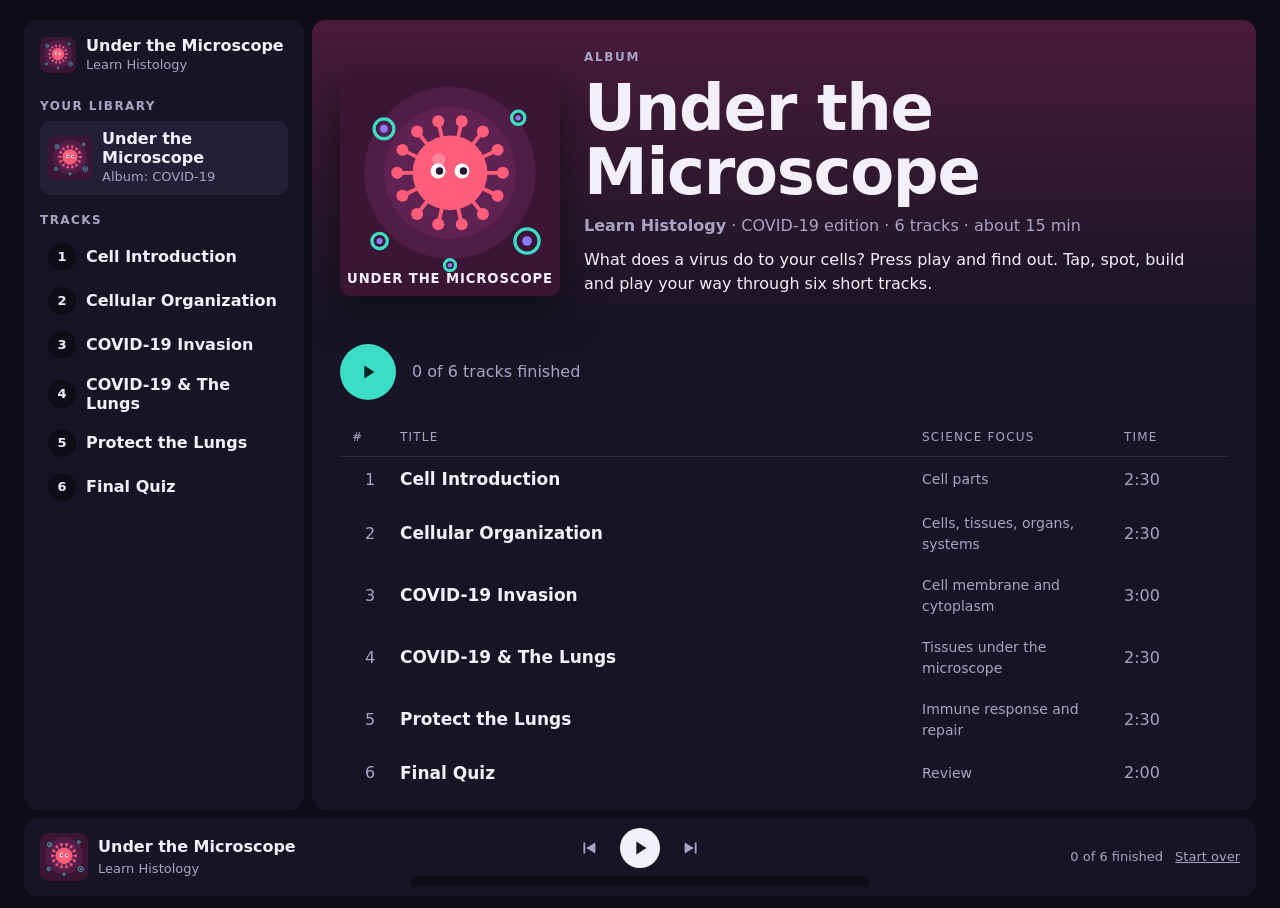
==== commit d7e6d996: "Add files via upload" ====
--- a/index.html
+++ b/index.html
@@ -1,446 +1,32 @@
-<!DOCTYPE html>
+<!doctype html>
 <html lang="en">
 <head>
-<meta charset="UTF-8">
-<meta name="viewport" content="width=device-width, initial-scale=1.0">
-<title>Histology Investigator: The COVID-19 Case File</title>
-<link rel="preconnect" href="https://fonts.googleapis.com">
-<link href="https://fonts.googleapis.com/css2?family=Space+Grotesk:wght@500;600;700&family=Inter:wght@400;500;600&display=swap" rel="stylesheet">
-<link rel="stylesheet" href="style.css">
+  <meta charset="utf-8">
+  <meta name="viewport" content="width=device-width, initial-scale=1">
+  <title>Under the Microscope</title>
+
+  <!-- All colors and styling live in this one file (style.css) -->
+  <link rel="stylesheet" href="style.css">
 </head>
 <body>
 
-<div id="app">
+  <!-- The page has three areas. JavaScript fills each one in. -->
+  <div class="app">
+    <aside class="side" id="side"></aside>     <!-- left: library and track list -->
+    <main class="main" id="main"></main>       <!-- middle: album page or the current track -->
+    <footer class="player" id="player"></footer> <!-- bottom: player bar -->
+  </div>
 
-  <header id="case-header">
-    <span class="case-title">🔬 Learn: COVID-19</span>
-    <div id="slide-rack"></div>
-    <button id="sound-toggle" type="button" aria-pressed="true">🔊 Sound on</button>
-  </header>
-
-  <!-- =====================================================
-     yesn't
-  ====================================================== -->
-  <section class="screen active" id="screen-landing">
-    <div class="stage-card">
-      <span class="eyebrow-tag">COVID-19 Module</span>
-      <h1>Learn Histology</h1>
-      <p style="max-width:52ch;margin:0 auto 6px auto;">
-        Imagine this: a patient shows up with a respiratory illness (COVID-19). Your job is to put on your
-        lab coat (metaphorically, this is online), examine their cells and tissues under the microscope (again, metaphorically), and figure out
-        exactly how the <strong>COVID-19 virus</strong> is affecting their lungs.
-      </p>
-       </p>
-      <p style="max-width:52ch;margin:0 auto 22px auto; color:var(--ink-soft); font-size:0.95rem;">
-        Along the way you'll learn about COVID-19, look at a healthy lung, prepare a figurative
-        histology slide, examine past tissue under the microscope, and learn during the process.
-        Takes about 15&ndash;20 minutes.
-      </p>
-      <button class="btn btn-primary" id="btn-start" type="button">Begin!</button>
-      <p class="landing-note">🎵 Tip: click anywhere on this page once to turn on waiting room music.</p>
-    </div>
-  </section>
-
-  <!-- =====================================================
-      literal introduction 
-  ====================================================== -->
-  <section class="screen" id="screen-briefing">
-    <div class="stage-card">
-      <span class="eyebrow-tag">Step 1 &middot; Checklist</span>
-      <h2>Welcome, Future Histologist!</h2>
-      <div class="speech">
-        <strong>Dr. Leopold:</strong> Thanks for joining me! Our investigation starts with a patient who has a cough,
-        fever, and is having trouble catching their breath. But, first, to explain this, we need
-        to understand three things: what <em>cells</em> are, how cells are organized into
-        <em>tissues, organs, and systems</em>, and how a virus can destroy this organization.
-      </div>
-      <p>Here's your checklist for today. You'll unlock each item as you go:</p>
-      <ul id="briefing-checklist" style="padding-left:20px; color:var(--ink-soft);">
-        <li>Meet the virus</li>
-        <li>Review the cell &amp; its parts</li>
-        <li>Learn how tissues, organs &amp; systems fit together</li>
-        <li>Look at a healthy lung</li>
-        <li>Prepare a histology slide</li>
-        <li>Examine infected tissue</li>
-        <li>Compare a normal slide to the patient's slide</li>
-        <li>Watch footage of COVID-19</li>
-        <li>Run lab tests</li>
-        <li>Map the disease pathway</li>
-        <li>Learn about COVID-19</li>
-      </ul>
-      <div class="nav-row">
-        <button class="btn btn-ghost" data-back>Back</button>
-        <span class="spacer"></span>
-        <button class="btn btn-primary" data-next>Meet the virus</button>
-      </div>
-    </div>
-  </section>
-
-  <!-- =====================================================
-       virus introduction hehe
-  ====================================================== -->
-  <section class="screen" id="screen-virus">
-    <div class="stage-card">
-      <span class="eyebrow-tag">Step 2 &middot; Introduction: The Virus</span>
-      <h2>Meet the Virus: SARS-CoV-2</h2>
-      <p>
-        SARS-CoV-2 is the virus that <strong><u>causes</u></strong> COVID-19. It is far too small to see with your
-        eyes. Think of it this way: about 1,000 of them could line up across the width of a human hair. Viruses might 
-        look like cells and/or living things, but neither of these factoids are true.
-        Unlike a cell, a virus can't eat, grow, or reproduce on its own. It survives by
-        breaking into a living cell and hijacking it to make copies of itself. Basically, the all the virus wants to do is 
-        make more of itself.
-      </p>
-      <div class="real-photo-stage" style="max-width:420px; margin:16px auto;">
-        <img src="https://wwwn.cdc.gov/phil///PHIL_Images/23312/23312_lores.jpg" alt="Colorized transmission electron micrograph of SARS-CoV-2 virus particles, showing round particles covered in spike proteins" loading="lazy">
-        <p class="photo-credit">Figure 1: Real microscope image of COVID-19 &middot; CDC / Alissa Eckert, MSMI, Dan Higgins, MAMS (2020)</p>
-      </div>
-      <p>You've probably seen the image of COVID-19 above, but why does it look like that? The little protruding bumps around the outside are called <strong><u>spike proteins</u></strong>. They work like a key (or like enzymes solely in connection to the "lock-and-key" mechanism) they fit into a matching "lock". This is a receptor called <strong>ACE2</strong>, located on the surface of certain human cells, especially the cells lining our airway and lungs (keep this in mind!). <strong><u>That's how the virus gets inside your cells.</strong></u></p>
-      <div class="speech"><strong>Why is this important for you?</strong> Every cell has a cell membrane, which acts as a protective boundary that controls what goes in and out. The virus's whole strategy is about tricking that membrane into letting it through.</div>
-
-      <h3>Check your understanding</h3>
-      <div id="virus-quiz"></div>
-
-      <div class="nav-row">
-        <button class="btn btn-ghost" data-back>Back</button>
-        <span class="spacer"></span>
-        <button class="btn btn-primary" data-next id="virus-next" disabled>Next: the cell</button>
-      </div>
-    </div>
-  </section>
-
-  <!-- =====================================================
-       matching thing b/c i thought it was cool
-  ====================================================== -->
-  <section class="screen" id="screen-cell">
-    <div class="stage-card">
-      <span class="eyebrow-tag">Step 3 &middot; The Ultrastructure of Cells</span>
-      <h2>The Inside of the Cell</h2>
-      <p>Before we can understand how a virus destroys a cell, we first need to comprehend
-      how a general cell is organized. 
-      Let's look at the real diagram below. After, click each label to learn what that part does (there are 4).</p>
-
-      <div class="real-photo-stage">
-        <img src="https://marcelaormobiology.weebly.com/uploads/6/0/3/0/60304657/3735589.png?413" alt="Illustration of a generalized animal cell showing the cell membrane, nucleus, cytoplasm, and organelles including mitochondria" loading="lazy">
-        <p class="photo-credit">Illustration &middot; Marcelaormobiology, Ultrastructure of Cells</p>
-      </div>
-      <div class="spot-chip-row">
-        <button class="spot-chip" id="hs-membrane" type="button">1&nbsp; Cell membrane</button>
-        <button class="spot-chip" id="hs-nucleus" type="button">2&nbsp; Nucleus</button>
-        <button class="spot-chip" id="hs-mito" type="button">3&nbsp; Mitochondria</button>
-        <button class="spot-chip" id="hs-cytoplasm" type="button">4&nbsp; Cytoplasm</button>
-      </div>
-      <div class="hotspot-note" id="cell-note">Click a button above to learn more.</div>
-
-      <div class="nav-row">
-        <button class="btn btn-ghost" data-back>Back</button>
-        <span class="spacer"></span>
-        <button class="btn btn-primary" data-next id="cell-next" disabled>Next: tissues &amp; organs</button>
-      </div>
-    </div>
-  </section>
-
-  <!-- =====================================================
-       the greatest introduction to cellular organization ever
-  ====================================================== -->
-  <section class="screen" id="screen-tissue-basics">
-    <div class="stage-card">
-      <span class="eyebrow-tag">Step 4 &middot; A larger picture</span>
-      <h2>Cellular Organization in a Nutshell</h2>
-      <p>Cells are extraverts, they don't like to work alone. As such, they're generally organized into a hierarchy that grows as you move along it. Let's look below at this hierarchy and their definitions:</p>
-      <div style="display:flex; flex-wrap:wrap; gap:10px; margin: 14px 0; align-items:center; font-family:var(--font-display); font-weight:600; color:var(--teal-dark);">
-        <span class="label-chip" style="text-align:center;">Cell</span><span>&rarr;</span>
-        <span class="label-chip" style="text-align:center;">Tissue</span><span>&rarr;</span>
-        <span class="label-chip" style="text-align:center;">Organ</span><span>&rarr;</span>
-        <span class="label-chip" style="text-align:center;">Organ system</span>
-      </div>
-      <dl>
-        <div class="glossary-row"><dt>Cell</dt><dd>The basic, structural, functional, and biological unit of all living organisms.</dd></div>
-        <div class="glossary-row"><dt>Tissue</dt><dd>A group of similar cells working together on the same function. Example: the cells that line the inside of your lungs.</dd></div>
-        <div class="glossary-row"><dt>Organ</dt><dd>Different tissues together working to perform a specific function. Example: your lungs.</dd></div>
-        <div class="glossary-row"><dt>Organ system</dt><dd>Organs working together to perform a goal. Example: the respiratory system.</dd></div>
-      </dl>
-      <h3>Knowledge Check!</h3>
-      <div id="tissue-quiz"></div>
-      <div class="nav-row">
-        <button class="btn btn-ghost" data-back>Back</button>
-        <span class="spacer"></span>
-        <button class="btn btn-primary" data-next id="tissue-next" disabled>Next: Lung Anatomy</button>
-      </div>
-    </div>
-  </section>
-
-  <!-- =====================================================
-       healthy lung section yay it's so cool (i wonder if my sanity is leaving)
-  ====================================================== -->
-  <section class="screen" id="screen-lung">
-    <div class="stage-card">
-      <span class="eyebrow-tag">Step 5 &middot; Healthy Lung Look!</span>
-      <h2>Normal Lung Anatomy</h2>
-      <p>Before we dive into COVID-19 and how it damages the lungs, we need to see what the structure of a normal, healthy lung looks like. Look at the real diagram below, then click each label (there are 6).</p>
-      <div class="real-photo-stage">
-        <img src="https://cdn1.byjus.com/wp-content/uploads/2023/07/Lungs-Diagram-in-Human-Body.png" alt="Illustration of the human lungs, trachea, and bronchial tree" loading="lazy">
-        <p class="photo-credit">Illustration &middot; BYJU's, Respiratory system in humans</p>
-      </div>
-      <div class="spot-chip-row">
-        <button class="spot-chip" id="hs-trachea" type="button">1&nbsp; Trachea</button>
-        <button class="spot-chip" id="hs-bronchi" type="button">2&nbsp; Bronchi</button>
-        <button class="spot-chip" id="hs-lobe" type="button">3&nbsp; Lung lobe</button>
-        <button class="spot-chip" id="hs-alveoli" type="button">4&nbsp; Alveoli</button>
-        <button class="spot-chip" id="hs-capillary" type="button">5&nbsp; Capillaries</button>
-        <button class="spot-chip" id="hs-diaphragm" type="button">6&nbsp; Diaphragm</button>
-      </div>
-      <div class="hotspot-note" id="lung-note">Click a label for more detail!</div>
-      <div class="nav-row">
-        <button class="btn btn-ghost" data-back>Back</button>
-        <span class="spacer"></span>
-        <button class="btn btn-primary" data-next id="lung-next" disabled>Next: Prepare a Histological Slide</button>
-      </div>
-    </div>
-  </section>
-
-<!-- =====================================================
-       idk ok i thought this would be important
-  ====================================================== -->
-  <section class="screen" id="screen-vocab">
-    <div class="stage-card">
-      <span class="eyebrow-tag">Step 5b &middot; New Words!</span>
-      <h2>Just Some Terms You Might Need</h2>
-      <p>On the next page you'll put a organize a histological technique, but, before we do that, we have to learn the words first (duh!). Click each term (there are 5) below and you'll see a diagram and some extra information (plz I thought it was cool). <strong>NOTE:</strong> they're <em>not</em> shown in the correct order. Figuring that out is what you'll do next (I'm evil).</p>
-
-      <div class="spot-chip-row" id="vocab-chips" role="tablist" aria-label="Lab vocabulary terms">
-        <button class="spot-chip" id="vc-stain" type="button" role="tab" data-panel="vp-stain">🎨&nbsp; Stain</button>
-        <button class="spot-chip" id="vc-section" type="button" role="tab" data-panel="vp-section">🔪&nbsp; Section</button>
-        <button class="spot-chip" id="vc-fix" type="button" role="tab" data-panel="vp-fix">🧪&nbsp; Fixation</button>
-        <button class="spot-chip" id="vc-mount" type="button" role="tab" data-panel="vp-mount">🔬&nbsp; Mount</button>
-        <button class="spot-chip" id="vc-biopsy" type="button" role="tab" data-panel="vp-biopsy">🩺&nbsp; Biopsy</button>
-      </div>
-      <p class="vocab-progress" id="vocab-progress" aria-live="polite">Terms explored: 0 / 5</p>
-
-      <!-- Prompt shown before any term is picked -->
-      <div class="hotspot-note" id="vocab-placeholder">Pick one to start!</div>
-
-      <!-- ---------- STAIN ---------- -->
-      <div class="vocab-panel" id="vp-stain" role="tabpanel">
-        <div class="vocab-visual-col">
-          <div class="vocab-visual" id="vv-stain">
-            <svg viewBox="0 0 360 210" role="img" aria-label="Diagram of tissue cells that are almost colorless until a stain is added, which turns the nuclei purple and the rest of each cell pink">
-              <rect width="360" height="210" fill="#f7faf8"/>
-              <!-- legend (appears when stained) -->
-              <g class="vv-fade-in">
-                <rect x="10" y="14" width="10" height="10" fill="#5b3f8c"/>
-                <text x="26" y="23" font-size="11" fill="#17222b">Hematoxylin &rarr; nuclei</text>
-                <rect x="10" y="32" width="10" height="10" fill="#f2b4c6" stroke="#d98aa3"/>
-                <text x="26" y="41" font-size="11" fill="#17222b">Eosin &rarr; the rest (aka cytoplasm)</text>
-              </g>
-              <!-- dropper -->
-              <g>
-                <rect x="288" y="6" width="24" height="10" rx="4" fill="#47555c"/>
-                <rect x="292" y="14" width="16" height="30" rx="3" fill="#cfe6ee" stroke="#47555c"/>
-                <path d="M294 44 h12 l-6 14 z" fill="#cfe6ee" stroke="#47555c"/>
-              </g>
-              <circle class="st-drop" cx="300" cy="62" r="5"/>
-              <!-- cells -->
-              <g>
-                <circle class="st-cell" cx="80" cy="130" r="28"/><circle class="st-nuc" cx="84" cy="128" r="10"/>
-                <circle class="st-cell" cx="140" cy="115" r="28"/><circle class="st-nuc" cx="136" cy="118" r="10"/>
-                <circle class="st-cell" cx="200" cy="130" r="28"/><circle class="st-nuc" cx="203" cy="133" r="10"/>
-                <circle class="st-cell" cx="260" cy="115" r="28"/><circle class="st-nuc" cx="256" cy="112" r="10"/>
-                <circle class="st-cell" cx="110" cy="175" r="28"/><circle class="st-nuc" cx="113" cy="172" r="10"/>
-                <circle class="st-cell" cx="175" cy="170" r="28"/><circle class="st-nuc" cx="172" cy="173" r="10"/>
-                <circle class="st-cell" cx="240" cy="170" r="28"/><circle class="st-nuc" cx="243" cy="167" r="10"/>
-                <circle class="st-cell" cx="300" cy="160" r="28"/><circle class="st-nuc" cx="297" cy="162" r="10"/>
-              </g>
-            </svg>
-          </div>
-          <button class="btn btn-primary btn-small vocab-toggle" type="button" data-target="vv-stain" data-label-off="🎨 Add the stain" data-label-on="↩ Remove the stain">🎨 Add the stain</button>
-        </div>
-        <div class="vocab-text">
-          <h3>Stain</h3>
-          <p class="vocab-def">A <strong>stain</strong> is a something that goes into tissue makes certain parts pretty and shiny so we can see them (I like shiny stuff). We need these because a slice of tissue is basically see through, so without stain you can't see anything.</p>
-          <p class="vocab-clue"><strong>Hint:</strong> Histologists like to use multiple stains together. Most commonly, these are called <strong>H&amp;E</strong>. <em>Hematoxylin</em> turns the nucleus purple/blue. <em>Eosin</em> turns the rest of the cell pink (pretty).</p>
-          <p class="vocab-analogy"><strong>If you need more help:</strong> they're kind of like highlighters to make something stand out more.</p>
-          <p class="vocab-case"><strong>For us specifically:</strong> the purple dots and pink areas are what I want to show you on the lung slides later (wink, wink).</p>
-        </div>
-      </div>
-
-      <!-- ---------- SECTION ---------- -->
-      <div class="vocab-panel" id="vp-section" role="tabpanel">
-        <div class="vocab-visual-col">
-          <div class="vocab-visual" id="vv-section">
-            <svg viewBox="0 0 360 160" role="img" aria-label="Diagram of a block of wax with tissue inside being cut by a microtome blade into a thin ribbon of sections">
-              <rect width="360" height="160" fill="#f7faf8"/>
-              <rect x="30" y="78" width="110" height="56" rx="4" fill="#f4ebd0" stroke="#c9b98a" stroke-width="2"/>
-              <ellipse cx="85" cy="106" rx="32" ry="20" fill="#e9a3b8" opacity=".9"/>
-              <text x="85" y="150" text-anchor="middle" font-size="11" fill="#17222b">Wax block + tissue</text>
-              <g class="sc-blade">
-                <polygon points="70,50 190,62 190,68 70,58" fill="#aab6bb" stroke="#5c6a70" stroke-width="1.5"/>
-                <rect x="186" y="56" width="50" height="16" rx="4" fill="#47555c"/>
-              </g>
-              <text x="196" y="46" font-size="11" fill="#17222b">Microtome blade</text>
-              <path d="M140 84 C165 72,180 96,205 84 S245 74,268 88" fill="none" stroke="#e9a3b8" stroke-width="5" stroke-linecap="round"/>
-              <text x="150" y="118" font-size="11" fill="#17222b">Ribbon of thin sections</text>
-            </svg>
-          </div>
-          <!-- Interactive light test -->
-          <div class="vocab-lab">
-            <p class="vocab-lab-title">🔦 Light test: how thin does a slice need to be?</p>
-            <svg viewBox="0 0 360 122" role="img" aria-label="Light shining down through a tissue slice; the thicker the slice, the less light gets through to the microscope view">
-              <rect width="360" height="122" fill="#f7faf8"/>
-              <text x="14" y="30" font-size="24">💡</text>
-              <g id="light-rays" stroke="#e2a53c" stroke-width="3" stroke-linecap="round">
-                <line x1="90" y1="36" x2="90" y2="92"/><line x1="135" y1="36" x2="135" y2="92"/><line x1="180" y1="36" x2="180" y2="92"/><line x1="225" y1="36" x2="225" y2="92"/><line x1="270" y1="36" x2="270" y2="92"/>
-              </g>
-              <rect id="slice-rect" x="70" y="50" width="220" height="34" rx="3" fill="#e9a3b8" stroke="#d98aa3"/>
-              <g id="light-view">
-                <rect x="70" y="94" width="220" height="22" rx="3" fill="#fff8dc" stroke="#e6d9a8"/>
-                <circle cx="110" cy="105" r="6" fill="#5b3f8c"/><circle cx="160" cy="105" r="6" fill="#5b3f8c"/><circle cx="210" cy="105" r="6" fill="#5b3f8c"/><circle cx="255" cy="105" r="6" fill="#5b3f8c"/>
-              </g>
-            </svg>
-            <label class="vocab-slider-label" for="slice-slider">Slice thickness: <strong><span id="slice-val">100</span> &micro;m</strong></label>
-            <input type="range" id="slice-slider" min="5" max="100" step="5" value="100">
-            <div class="feedback bad" id="slice-msg">That's too thick (so sad). Light can't get through, so the view is a dark blur. Why don't you try sliding the thickness down?</div>
-          </div>
-        </div>
-        <div class="vocab-text">
-          <h3>Section</h3>
-          <p class="vocab-def">A <strong>section</strong> is an very, very thin slice of tissue. It's usually only about <strong>4&ndash;5 micrometers (&micro;m)</strong> thick. The tool that cuts it is called a <strong>microtome</strong>. To do this, the tissue is held in a block of wax so it doesn't deform while it's cut.</p>
-          <p class="vocab-clue"><strong>Another hint (I'm so generous):</strong> <em>micro</em> = tiny and <em>-tome</em> = cutter. Therefore, a microtome is a "tiny cutter."</p>
-          <p class="vocab-analogy"><strong>Think of it like:</strong> a deli slicer shaving a block of cheese into slices so thin you can almost see through them. A human hair is about 70 &micro;m wide, so a section is more than 10 times thinner than one hair!</p>
-          <p class="vocab-case"><strong>For us:</strong> we need light to pass through the lung tissue so we can see the cells and alveoli walls.</p>
-        </div>
-      </div>
-
-      <!-- ---------- FIXATION ---------- -->
-      <div class="vocab-panel" id="vp-fix" role="tabpanel">
-        <div class="vocab-visual-col">
-          <div class="vocab-visual" id="vv-fix">
-            <svg viewBox="0 0 360 200" role="img" aria-label="A jar holding tissue, and a cell that falls apart without fixative but stays locked in place with fixative">
-              <rect width="360" height="200" fill="#f7faf8"/>
-              <!-- jar -->
-              <rect x="26" y="48" width="108" height="16" rx="4" fill="#47555c"/>
-              <rect x="30" y="62" width="100" height="116" rx="12" fill="#eaf4f2" stroke="#47555c" stroke-width="2"/>
-              <rect class="fx-liquid" x="34" y="100" width="92" height="74" rx="8"/>
-              <ellipse cx="80" cy="140" rx="24" ry="16" fill="#e9a3b8" stroke="#d98aa3"/>
-              <text class="fx-label-off" x="80" y="195" text-anchor="middle" font-size="11" fill="#17222b">Plain water (no fixative)</text>
-              <text class="fx-label-on" x="80" y="195" text-anchor="middle" font-size="11" fill="#17222b">Formalin (a fixative)</text>
-              <!-- cell -->
-              <g class="fx-cell-wrap">
-                <circle class="fx-cell" cx="255" cy="120" r="42"/>
-                <circle class="fx-nuc" cx="255" cy="120" r="14"/>
-              </g>
-              <!-- decay dots -->
-              <g class="fx-decay" fill="#e2634b">
-                <circle cx="205" cy="85" r="4"/><circle cx="310" cy="90" r="4"/><circle cx="318" cy="150" r="4"/><circle cx="200" cy="155" r="4"/><circle cx="260" cy="176" r="4"/><circle cx="240" cy="68" r="4"/>
-              </g>
-              <text class="fx-lock" x="255" y="127" text-anchor="middle" font-size="22">🔒</text>
-              <!-- state captions -->
-              <text class="fx-label-off" x="255" y="22" text-anchor="middle" font-size="11" fill="#b8412c">Without fixative: enzymes and</text>
-              <text class="fx-label-off" x="255" y="36" text-anchor="middle" font-size="11" fill="#b8412c">microbes destroy the cell</text>
-              <text class="fx-label-on" x="255" y="22" text-anchor="middle" font-size="11" fill="#2f7a45">With fixative: the cell is</text>
-              <text class="fx-label-on" x="255" y="36" text-anchor="middle" font-size="11" fill="#2f7a45">constrained and preserved</text>
-            </svg>
-          </div>
-          <button class="btn btn-primary btn-small vocab-toggle" type="button" data-target="vv-fix" data-label-off="🧪 Add the fixative" data-label-on="↩ Take the fixative away">🧪 Add the fixative</button>
-        </div>
-        <div class="vocab-text">
-          <h3>Fixation</h3>
-          <p class="vocab-def"><strong>Fixation</strong> means preserving tissue with a chemical called a <strong>fixative</strong>, most often <strong>formalin</strong> (you don't need to memorize this). Once the tissue is taken out of the body, its own enzymes and microbes start breaking it down, so the fixative stops that and keeps the cells in place.</p>
-          <p class="vocab-clue"><strong>Yay, another hint:</strong> to <em>fix</em> something here means to hold it firmly in place (I'm sure you know this)</p>
-          <p class="vocab-analogy"><strong>For more context:</strong> you could think of it like pressing a flower in a book so it keeps its shape.</p>
-          <p class="vocab-case"><strong>For us specifically:</strong> fixing keeps the lung cells looking just like they did in the patient, which is obviously important.</p>
-        </div>
-      </div>
-
-      <!-- ---------- MOUNT ---------- -->
-      <div class="vocab-panel" id="vp-mount" role="tabpanel">
-        <div class="vocab-visual-col">
-          <div class="vocab-visual" id="vv-mount">
-            <svg viewBox="0 0 360 200" role="img" aria-label="Side view of a glass slide with a thin tissue section on it and a thin cover slip that lowers on top">
-              <rect width="360" height="200" fill="#f7faf8"/>
-              <!-- slide -->
-              <rect x="40" y="148" width="280" height="16" rx="2" fill="#cfe6ee" stroke="#6f9aa8" stroke-width="1.5"/>
-              <!-- glue -->
-              <rect class="mt-glue" x="104" y="142" width="152" height="6"/>
-              <!-- tissue section -->
-              <rect x="130" y="142" width="100" height="6" fill="#e9a3b8" stroke="#d98aa3"/>
-              <!-- cover slip (moves) -->
-              <g class="mt-cover">
-                <rect x="100" y="134" width="160" height="6" rx="1" fill="#e3f1f6" fill-opacity=".85" stroke="#6f9aa8" stroke-width="1.5"/>
-                <text x="180" y="126" text-anchor="middle" font-size="11" fill="#17222b">Cover slip</text>
-              </g>
-              <!-- legend -->
-              <g font-size="10.5" fill="#17222b">
-                <rect x="20" y="178" width="10" height="10" fill="#cfe6ee" stroke="#6f9aa8"/><text x="34" y="187">Glass slide</text>
-                <rect x="108" y="178" width="10" height="10" fill="#e9a3b8" stroke="#d98aa3"/><text x="122" y="187">Tissue</text>
-                <rect x="170" y="178" width="10" height="10" fill="#f3d98c"/><text x="184" y="187">Glue</text>
-                <rect x="224" y="178" width="10" height="10" fill="#e3f1f6" stroke="#6f9aa8"/><text x="238" y="187">Cover slip</text>
-              </g>
-            </svg>
-          </div>
-          <button class="btn btn-primary btn-small vocab-toggle" type="button" data-target="vv-mount" data-label-off="🔬 Add the cover slip" data-label-on="↩ Lift the cover slip">🔬 Add the cover slip</button>
-        </div>
-        <div class="vocab-text">
-          <h3>Mount</h3>
-          <p class="vocab-def">To <strong>mount</strong> a section means to attach it to a <strong>glass slide</strong>. A drop of clear glue goes on, then a tiny, thin piece of glass called a <strong>cover slip</strong> is laid on top.</p>
-          <p class="vocab-clue"><strong>More hints:</strong> think of <em>mounting</em> something on a bullitin board. You're trying to attach something so it stays put and can be displayed.</p>
-          <p class="vocab-analogy"><strong>For more context:</strong> it could also be like laminating a photo. It stays flat and it is protected from scratches.</p>
-          <p class="vocab-case"><strong>For us specifically:</strong> the cover slip keeps the lung section flat so the microscope can focus on it (yay vision).</p>
-        </div>
-      </div>
-
-      <!-- ---------- BIOPSY ---------- -->
-      <div class="vocab-panel" id="vp-biopsy" role="tabpanel">
-        <div class="vocab-visual-col">
-          <div class="vocab-visual" id="vv-biopsy">
-            <svg viewBox="0 0 360 200" role="img" aria-label="Diagram of two lungs with a small area marked; a tiny piece of tissue is moved from the lung into a sample dish">
-              <rect width="360" height="200" fill="#f7faf8"/>
-              <rect x="96" y="14" width="8" height="36" rx="3" fill="#cfd5cf" stroke="#9aa59d"/>
-              <path d="M95 40 C 60 40, 30 90, 34 150 C 36 175, 70 182, 88 160 C 100 140, 98 80, 95 40 Z" fill="#f3b6b0" stroke="#c47a73" stroke-width="2"/>
-              <path d="M105 40 C 140 40, 170 90, 166 150 C 164 175, 130 182, 112 160 C 100 140, 102 80, 105 40 Z" fill="#f3b6b0" stroke="#c47a73" stroke-width="2"/>
-              <text x="100" y="195" text-anchor="middle" font-size="11" fill="#17222b">Patient's lungs</text>
-              <!-- target -->
-              <circle cx="60" cy="110" r="13" fill="none" stroke="#b8412c" stroke-width="2" stroke-dasharray="4 3"/>
-              <!-- dish -->
-              <ellipse cx="270" cy="158" rx="52" ry="16" fill="#eaf2f0" stroke="#47555c" stroke-width="2"/>
-              <ellipse cx="270" cy="153" rx="52" ry="16" fill="#f7fbfa" stroke="#47555c" stroke-width="2"/>
-              <text x="270" y="195" text-anchor="middle" font-size="11" fill="#17222b">Sample dish</text>
-              <!-- tissue piece (moves) -->
-              <g class="bp-piece">
-                <circle cx="60" cy="110" r="7" fill="#c9606f" stroke="#8f3a47" stroke-width="1.5"/>
-              </g>
-              <g class="vv-fade-in">
-                <text x="270" y="118" text-anchor="middle" font-size="11" fill="#17222b">Biopsy sample</text>
-                <text x="270" y="131" text-anchor="middle" font-size="10" fill="#47555c">(often only a few mm wide)</text>
-              </g>
-            </svg>
-          </div>
-          <button class="btn btn-primary btn-small vocab-toggle" type="button" data-target="vv-biopsy" data-label-off="🩺 Take the sample" data-label-on="↩ Put it back">🩺 Take the sample</button>
-        </div>
-        <div class="vocab-text">
-          <h3>Biopsy (tissue sample)</h3>
-          <p class="vocab-def">A <strong>biopsy</strong> is when you remove a piece of tissue from a somebody to look at it. The piece we remove is called a <strong>sample</strong> or <strong>specimen</strong>.</p>
-          <p class="vocab-clue"><strong>Hint for the word:</strong> <em>bio</em> = life and <em>-opsy</em> = looking at. Therefore, a biopsy is "looking at living tissue."</p>
-          <p class="vocab-analogy"><strong>For an example:</strong> think of it like tasting a spoonful of soup instead of eating the whole pot (idk I wrote this at 12am).</p>
-          <p class="vocab-case"><strong>In our case:</strong> a small piece of the patient's lung lets us see what's happening inside without examining the entire organ.</p>
-        </div>
-      </div>
-
-      <!-- quiz hehe -->
-      <div class="vocab-quiz-wrap" id="vocab-quiz-wrap" hidden>
-        <h3>⚡ Quick check</h3>
-        <p>You explored every term. Let's make sure you can move on.</p>
-        <div id="vocab-quiz"></div>
-      </div>
-
-      <div class="nav-row">
-        <button class="btn btn-ghost" data-back>Back</button>
-        <span class="spacer"></span>
-        <button class="btn btn-primary" data-next id="vocab-next" disabled>Next: Prepare a Histological Slide</button>
-      </div>
-    </div>
-  </section>
-  
-<script src="script.js"></script>
+  <!-- Scripts load in this order. Keep main.js last. -->
+  <script src="config.js"></script>          <!-- EDIT THIS: names, track list, albums, all teaching text -->
+  <script src="helpers.js"></script>         <!-- progress saving, icons, cartoon virus and cover art -->
+  <script src="core.js"></script>            <!-- sidebar, player bar, album page, navigation -->
+  <script src="track1-cell.js"></script>     <!-- Track 1: Cell Introduction -->
+  <script src="track2-zoom.js"></script>     <!-- Track 2: Cellular Organization -->
+  <script src="track3-takeover.js"></script> <!-- Track 3: COVID-19 Invasion -->
+  <script src="track4-lung.js"></script>     <!-- Track 4: COVID-19 &amp; The Lungs -->
+  <script src="track5-game.js"></script>     <!-- Track 5: Protect the Lungs -->
+  <script src="track6-quiz.js"></script>     <!-- Track 6: Final Quiz -->
+  <script src="main.js"></script>            <!-- starts the app -->
 </body>
 </html>
--- a/style.css
+++ b/style.css
@@ -1,734 +1,847 @@
-/* ==========================================================================
-   Histology Investigator — Case File: COVID-19
-   Design tokens
-   ========================================================================== */
+/* ================================================================
+   UNDER THE MICROSCOPE: stylesheet
+
+   CONTENTS
+   1. Colors and fonts        change the look of the whole site here
+   2. Page basics
+   3. Page layout             sidebar, main area, player bar
+   4. Side library
+   5. Album page              hero, track list, "You might also enjoy"
+   6. Player bar
+   7. Track page frame        title, cards, "next track" bar
+   8. Shared pieces           buttons, chips, pills, meters
+   9. Diagram styles          labels and clickable spots in the drawings
+  10. Track extras           ordering challenge, game, quiz
+  11. Reduced motion
+   ================================================================ */
+
+/* ================================================================
+   1. COLORS AND FONTS
+   Change a value here and it updates everywhere.
+   ================================================================ */
 :root {
-  --paper: #eef2ee;
-  --paper-card: #ffffff;
-  --ink: #17222b;
-  --ink-soft: #47555c;
-  --teal: #1f6f6b;
-  --teal-dark: #14504d;
-  --amber: #e2a53c;
-  --coral: #e2634b;
-  --coral-dark: #b8412c;
-  --line: #c9d3cc;
-  --focus: #1f6f6b;
-  --radius: 10px;
-  --shadow: 0 2px 0 rgba(23, 34, 43, 0.08);
-  --font-display: "Space Grotesk", "Segoe UI", sans-serif;
-  --font-body: "Inter", "Segoe UI", sans-serif;
-}
-
-@media (prefers-reduced-motion: reduce) {
-  *, *::before, *::after {
-    animation-duration: 0.01ms !important;
-    animation-iteration-count: 1 !important;
-    transition-duration: 0.01ms !important;
-    scroll-behavior: auto !important;
-  }
-}
-
-* { box-sizing: border-box; }
-
-html, body {
-  margin: 0;
-  padding: 0;
-  background: var(--paper);
-  color: var(--ink);
-  font-family: var(--font-body);
-  font-size: 17px;
-  line-height: 1.5;
-}
-
+  /* surfaces */
+  --bg: #0E0D16;       /* page background */
+  --panel: #171525;    /* big panels */
+  --panel2: #221F36;   /* cards and hover rows */
+  --line: #2F2B49;     /* borders */
+  --hero: #4A1B3A;     /* top of the album header */
+  /* text */
+  --fg: #F3F0FA;       /* main text */
+  --muted: #A9A4C4;    /* smaller, quieter text */
+  /* accents */
+  --virus: #FF5D7A;    /* pink-red: virus, warnings */
+  --cell: #3CDDC6;     /* teal: cells, success, buttons */
+  --gold: #FFD166;     /* gold: highlights, clues */
+  --violet: #8B7BFF;
+  /* fonts (no downloads needed, so school filters cannot block them) */
+  --display: ui-rounded, "SF Pro Rounded", "Arial Rounded MT Bold", "Trebuchet MS", "Segoe UI", system-ui, sans-serif;
+  --body: system-ui, -apple-system, "Segoe UI", Roboto, "Helvetica Neue", Arial, sans-serif;
+  color-scheme: dark;
+}
+
+/* ================================================================
+   2. PAGE BASICS
+   ================================================================ */
+[hidden] {
+  display:none!important;
+}
+html,body {
+  height:100%;
+}
+* {
+  box-sizing:border-box;
+}
 body {
-  background-image:
-    linear-gradient(rgba(23,34,43,0.035) 1px, transparent 1px);
-  background-size: 100% 32px;
-}
-
-h1, h2, h3, h4 {
-  font-family: var(--font-display);
-  color: var(--ink);
-  line-height: 1.15;
-  margin: 0 0 0.5em 0;
-}
-
-h1 { font-size: 2rem; }
-h2 { font-size: 1.5rem; }
-h3 { font-size: 1.15rem; }
-
-p { margin: 0 0 1em 0; max-width: 62ch; }
-
-a { color: var(--teal-dark); }
-
+  background:var(--bg);
+  color:var(--fg);
+  font:16px/1.5 var(--body);
+  padding-block:12px;
+  padding-left:max(16px,env(safe-area-inset-left,0px));
+  padding-right:max(16px,env(safe-area-inset-right,0px));
+}
+h1,h2,h3,p {
+  margin:0;
+}
 button {
-  font-family: var(--font-body);
-  cursor: pointer;
-}
-
+  font:inherit;
+  color:inherit;
+  cursor:pointer;
+  background:none;
+  border:0;
+  padding:0;
+}
 :focus-visible {
-  outline: 3px solid var(--focus);
-  outline-offset: 2px;
-}
-
-/* ---------- App shell ---------- */
-#app {
-  max-width: 920px;
-  margin: 0 auto;
-  padding: 0 20px 40px 20px;
-  min-height: 100vh;
-}
-
-/* Case-file header / progress rack */
-#case-header {
-  display: flex;
-  align-items: center;
-  gap: 14px;
-  padding: 16px 0 10px 0;
-  position: sticky;
-  top: 0;
-  background: var(--paper);
-  z-index: 30;
-}
-
-#case-header .case-title {
-  font-family: var(--font-display);
-  font-weight: 600;
-  font-size: 0.95rem;
-  color: var(--teal-dark);
-  white-space: nowrap;
-}
-
-#slide-rack {
-  display: flex;
-  gap: 5px;
-  flex: 1;
-  overflow-x: auto;
-  padding: 4px 2px;
-}
-
-.slide-dot {
-  width: 16px;
-  height: 12px;
-  border-radius: 2px;
-  background: #d7ddd6;
-  border: 1px solid var(--line);
-  flex: none;
-  transition: background 0.25s ease, transform 0.25s ease;
-}
-.slide-dot.done { background: var(--teal); border-color: var(--teal-dark); }
-.slide-dot.current { background: var(--amber); border-color: #b3822a; transform: scaleY(1.35); }
-
-/* ---------- Screens ---------- */
-.screen {
-  display: none;
-}
-.screen.active {
-  display: block;
-  animation: slideIn 0.45s cubic-bezier(.2,.8,.3,1);
-}
-@keyframes slideIn {
-  from { opacity: 0; transform: translateY(14px) scale(0.995); }
-  to   { opacity: 1; transform: translateY(0) scale(1); }
-}
-
-.stage-card {
-  background: var(--paper-card);
-  border: 1px solid var(--line);
-  border-radius: var(--radius);
-  box-shadow: var(--shadow);
-  padding: 28px 28px 24px 28px;
-}
-
-.eyebrow-tag {
-  display: inline-block;
-  font-family: var(--font-display);
-  font-size: 0.78rem;
-  font-weight: 600;
-  color: var(--teal-dark);
-  background: #e2ede9;
-  border: 1px solid #c3d8ce;
-  border-radius: 999px;
-  padding: 3px 12px;
-  margin-bottom: 14px;
-}
-
-/* ---------- Buttons ---------- */
-.btn {
-  font-family: var(--font-display);
-  font-weight: 600;
-  font-size: 1rem;
-  border-radius: 8px;
-  border: 1px solid transparent;
-  padding: 12px 22px;
-  transition: transform 0.15s ease, box-shadow 0.15s ease, background 0.15s ease;
-}
-.btn:active { transform: translateY(1px) scale(0.98); }
-
-.btn-primary {
-  background: var(--teal);
-  color: #fff;
-}
-.btn-primary:hover { background: var(--teal-dark); }
-.btn-primary:disabled {
-  background: #a9bdb8;
-  cursor: not-allowed;
-}
-
-.btn-ghost {
-  background: transparent;
-  color: var(--ink-soft);
-  border-color: var(--line);
-}
-.btn-ghost:hover { border-color: var(--ink-soft); color: var(--ink); }
-
-.btn-small {
-  padding: 7px 14px;
-  font-size: 0.85rem;
-}
-
-/* ---------- Nav bar at bottom of each screen ---------- */
-.nav-row {
-  display: flex;
-  justify-content: space-between;
-  align-items: center;
-  margin-top: 26px;
-  gap: 12px;
-}
-.nav-row .spacer { flex: 1; }
-
-/* ---------- Mission text blocks ---------- */
-.speech {
-  background: #fbf6e8;
-  border: 1px solid #e6d9a8;
-  border-left: 5px solid var(--amber);
-  border-radius: 6px;
-  padding: 14px 16px;
-  margin: 14px 0;
-}
-.speech strong { color: var(--teal-dark); }
-
-/* ---------- Quiz ---------- */
-.quiz-question { margin-bottom: 18px; }
-.quiz-options {
+  outline:3px solid var(--gold);
+  outline-offset:2px;
+  border-radius:6px;
+}
+
+/* ================================================================
+   3. PAGE LAYOUT
+   Sidebar on the left, main area in the middle, player bar along the bottom.
+   On phones the sidebar hides.
+   ================================================================ */
+.app {
+  height:100%;
+  display:grid;
+  grid-template-columns:280px minmax(0,1fr);
+  grid-template-rows:minmax(0,1fr) auto;
+  gap:8px;
+}
+.side,.main,.player {
+  background:var(--panel);
+  border-radius:14px;
+}
+.side {
+  padding:16px;
+  overflow:auto;
+  display:flex;
+  flex-direction:column;
+  gap:8px;
+  min-height:0;
+}
+.main {
+  overflow:auto;
+  min-height:0;
+  min-width:0;
+}
+.player {
+  grid-column:1/-1;
+  display:grid;
+  grid-template-columns:minmax(0,1fr) minmax(0,1.5fr) minmax(0,1fr);
+  align-items:center;
+  gap:16px;
+  padding:10px 16px;
+}
+@media(max-width:860px){.app{grid-template-columns:minmax(0,1fr)}.side{display:none}.player{grid-template-columns:minmax(0,1fr) auto;gap:10px}.player .rt{display:none}.player .bar{display:none}}
+
+/* ================================================================
+   4. SIDE LIBRARY
+   ================================================================ */
+.cov {
+  display:block;
+  border-radius:8px;
+  flex:none;
+}
+.brand {
+  display:flex;
+  gap:10px;
+  align-items:center;
+  padding-bottom:6px;
+}
+.brand b,.libitem b {
+  display:block;
+  font-weight:700;
+  line-height:1.2;
+}
+.brand span,.libitem i {
+  display:block;
+  color:var(--muted);
+  font-size:13px;
+  font-style:normal;
+}
+.slab {
+  font:700 12px var(--body);
+  letter-spacing:.12em;
+  text-transform:uppercase;
+  color:var(--muted);
+  margin-top:10px;
+}
+.libitem {
+  display:flex;
+  gap:10px;
+  align-items:center;
+  text-align:left;
+  width:100%;
+  padding:8px;
+  border-radius:10px;
+}
+.libitem:hover,.libitem.on {
+  background:var(--panel2);
+}
+.libitem .n {
+  width:28px;
+  height:28px;
+  border-radius:50%;
+  display:grid;
+  place-items:center;
+  background:var(--bg);
+  font-size:13px;
+  font-weight:700;
+  flex:none;
+}
+.libitem .n svg {
+  color:var(--cell);
+}
+
+/* ================================================================
+   5. ALBUM PAGE
+   Hero header, play button, track list, and the recommended albums.
+   ================================================================ */
+.eyebrow {
+  font-size:12px;
+  font-weight:700;
+  letter-spacing:.14em;
+  text-transform:uppercase;
+  color:var(--muted);
+}
+.hero {
+  display:flex;
+  gap:24px;
+  align-items:flex-end;
+  padding:28px;
+  background:linear-gradient(180deg,var(--hero),var(--panel));
+}
+.hero .cov {
+  width:min(220px,40vw);
+  height:auto;
+  box-shadow:0 12px 40px rgba(0,0,0,.5);
+}
+.htxt {
+  display:flex;
+  flex-direction:column;
+  gap:10px;
+  min-width:0;
+}
+.big {
+  font:800 clamp(34px,6vw,64px)/1 var(--display);
+  letter-spacing:-.02em;
+  text-wrap:balance;
+}
+.meta {
+  color:var(--muted);
+}
+.lede {
+  max-width:62ch;
+}
+@media(max-width:640px){.hero{flex-direction:column;align-items:flex-start;padding:20px}}
+.body {
+  padding:8px 28px 32px;
+}
+@media(max-width:640px){.body{padding:8px 16px 28px}}
+.actions {
+  display:flex;
+  align-items:center;
+  gap:16px;
+  padding:12px 0 18px;
+}
+.playbig {
+  width:56px;
+  height:56px;
+  border-radius:50%;
+  background:var(--cell);
+  color:#06221e;
+  display:grid;
+  place-items:center;
+}
+.playbig:hover {
+  transform:scale(1.06);
+}
+.prog-txt {
+  color:var(--muted);
+}
+.thr,.row {
+  display:grid;
+  grid-template-columns:36px minmax(0,1fr) minmax(0,190px) 52px 28px;
+  gap:12px;
+  align-items:center;
+  padding:10px 12px;
+}
+.thr {
+  font-size:12px;
+  letter-spacing:.1em;
+  text-transform:uppercase;
+  color:var(--muted);
+  border-bottom:1px solid var(--line);
+}
+.row {
+  width:100%;
+  text-align:left;
+  border-radius:10px;
+}
+.row:hover {
+  background:var(--panel2);
+}
+.row .num,.row .tm {
+  color:var(--muted);
+  font-variant-numeric:tabular-nums;
+}
+.row .num {
+  text-align:center;
+}
+.row .tt b {
+  display:block;
+  font-size:17px;
+}
+.row .tt span,.tag {
+  color:var(--muted);
+  font-size:14px;
+}
+.row .ck {
+  color:var(--cell);
+}
+@media(max-width:640px){.thr,.row{grid-template-columns:28px minmax(0,1fr) 44px 24px;gap:8px}.tg,.row .tag{display:none}}
+.done-card {
+  margin-bottom:16px;
+  padding:16px;
+  border-radius:14px;
+  background:var(--panel2);
+  border:2px solid var(--gold);
+}
+
+/* "You might also enjoy" albums */
+.rec {
+  margin-top:28px;
+}
+.rec h2 {
+  font:800 22px var(--display);
+}
+.recgrid {
   display: grid;
-  gap: 8px;
-  list-style: none;
-  padding: 0;
-  margin: 10px 0;
-}
-.quiz-option {
-  border: 1px solid var(--line);
-  background: #fff;
-  border-radius: 8px;
-  padding: 12px 14px;
-  text-align: left;
-  font-size: 1rem;
-  transition: border-color 0.15s ease, background 0.15s ease;
-}
-.quiz-option:hover { border-color: var(--teal); }
-.quiz-option.correct { background: #e5f4ea; border-color: #4f9d63; }
-.quiz-option.incorrect { background: #fbe8e4; border-color: var(--coral); }
-.quiz-option:disabled { cursor: default; }
-
-.feedback { font-size: 0.95rem; margin-top: 8px; font-weight: 600; }
-.feedback.good { color: #2f7a45; }
-.feedback.bad { color: var(--coral-dark); }
-
-/* ---------- Matching / drag game (Cell City) ---------- */
-.match-wrap {
-  display: grid;
-  grid-template-columns: 1.1fr 1fr;
-  gap: 22px;
-}
-@media (max-width: 640px) { .match-wrap { grid-template-columns: 1fr; } }
-
-.cell-diagram { width: 100%; height: auto; }
-
-.organelle-hotspot {
-  cursor: pointer;
-}
-.organelle-hotspot:hover circle,
-.organelle-hotspot:hover ellipse,
-.organelle-hotspot:hover path {
-  filter: brightness(1.12);
-}
-.organelle-hotspot.matched { opacity: 0.45; }
-
-.label-bank {
-  display: flex;
-  flex-direction: column;
-  gap: 8px;
-}
-.label-chip {
-  border: 1px solid var(--line);
-  background: #fff;
-  border-radius: 8px;
-  padding: 10px 12px;
-  font-size: 0.95rem;
-  text-align: left;
-}
-.label-chip.used { opacity: 0.4; text-decoration: line-through; }
-.label-chip.active-pick { border-color: var(--amber); box-shadow: 0 0 0 2px rgba(226,165,60,0.35); }
-
-/* ---------- Hotspot explore (healthy lung) ---------- */
-.hotspot-stage {
+  grid-template-columns: repeat(3, minmax(0, 1fr));
+  gap: 16px;
+  margin-top: 14px;
+}
+@media(max-width:640px){.recgrid{grid-template-columns:repeat(2,minmax(0,1fr))}}
+.rcard {
+  background:var(--panel2);
+  border-radius:12px;
+  padding:12px;
+  display:flex;
+  flex-direction:column;
+  gap:10px;
+  min-width:0;
+}
+.rcard b {
+  display:block;
+  line-height:1.25;
+}
+.rcard span {
+  color:var(--muted);
+  font-size:14px;
+}
+.rcover {
   position: relative;
-  width: 100%;
+  aspect-ratio: 1 / 1;
   border-radius: 8px;
   overflow: hidden;
-  border: 1px solid var(--line);
-  background: #eaf2f0;
-}
-.hotspot-stage svg { display: block; width: 100%; height: auto; }
-
-.hotspot-btn {
-  position: absolute;
-  transform: translate(-50%, -50%);
-  width: 30px;
-  height: 30px;
-  border-radius: 50%;
-  background: var(--coral);
-  color: #fff;
-  border: 2px solid #fff;
-  font-weight: 700;
-  font-size: 1.1rem;
-  box-shadow: 0 2px 6px rgba(0,0,0,0.25);
-  line-height: 1;
-}
-.hotspot-btn.seen { background: var(--teal); }
-.hotspot-btn:hover { transform: translate(-50%, -50%) scale(1.12); }
-
-.hotspot-note {
-  margin-top: 14px;
-  background: #fff;
-  border: 1px solid var(--line);
-  border-radius: 8px;
-  padding: 12px 14px;
-  min-height: 60px;
-}
-
-/* ---------- Real photo/illustration stage (replaces hand-drawn SVGs) ---------- */
-.real-photo-stage {
-  border: 1px solid var(--line);
-  border-radius: 8px;
-  overflow: hidden;
-  background: #eaf2f0;
-  text-align: center;
-}
-.real-photo-stage img {
+  background: var(--bg);
+}
+.rcover img {
   display: block;
   width: 100%;
-  max-height: 340px;
-  object-fit: contain;
-  background: #fff;
-}
-.photo-credit {
-  margin: 0;
-  padding: 6px 10px;
-  font-size: 0.75rem;
-  color: var(--ink-soft);
-  background: #f4f7f5;
-  border-top: 1px solid var(--line);
-  text-align: left;
-}
-
-/* ---------- Label chips (click to learn about a labeled part) ---------- */
-.spot-chip-row {
-  display: flex;
-  flex-wrap: wrap;
-  gap: 8px;
-  margin-top: 12px;
-}
-.spot-chip {
-  border: 1px solid var(--line);
-  background: #fff;
-  border-radius: 999px;
-  padding: 8px 14px;
-  font-size: 0.9rem;
-  font-weight: 600;
-  color: var(--teal-dark);
-  cursor: pointer;
-}
-.spot-chip:hover { border-color: var(--teal); }
-.spot-chip.seen { background: var(--teal); border-color: var(--teal); color: #fff; }
-
-/* ---------- Compare two slides ---------- */
-.compare-grid {
-  display: grid;
-  grid-template-columns: repeat(auto-fit, minmax(220px, 1fr));
-  gap: 14px;
-  margin: 14px 0;
-}
-.slide-frame {
-  border: 1px solid var(--line);
-  border-radius: 8px;
-  overflow: hidden;
-  background: #fff;
-  display: flex;
+  height: 100%;
+  object-fit: cover;
+}
+/* Shown only when the image file is missing */
+.rcover .ph {
+  display: none;
+  position: absolute;
+  inset: 0;
   flex-direction: column;
-}
-.slide-frame img {
-  display: block;
-  width: 100%;
-  height: 220px;
-  object-fit: cover;
-  background: #eaf2f0;
-}
-.compare-pick-btn { margin: 10px; }
-.compare-pick-btn.correct { background: #2f7a45; border-color: #2f7a45; }
-.compare-pick-btn.incorrect { background: var(--coral-dark); border-color: var(--coral-dark); }
-.slide-caption {
-  margin: 0;
-  padding: 8px 10px;
-  font-size: 0.85rem;
-  font-weight: 600;
-  color: var(--ink-soft);
-  border-top: 1px solid var(--line);
-}
-
-/* ---------- Sequencing (prepare a slide) ---------- */
-.seq-list {
-  list-style: none;
-  padding: 0;
-  margin: 14px 0;
-  display: flex;
-  flex-direction: column;
-  gap: 8px;
-}
-.seq-item {
-  border: 1px solid var(--line);
-  background: #fff;
-  border-radius: 8px;
-  padding: 12px 14px;
-  display: flex;
   align-items: center;
-  gap: 12px;
-  cursor: grab;
-  user-select: none;
-}
-.seq-item.dragging { opacity: 0.4; }
-.seq-item .seq-num {
-  font-family: var(--font-display);
-  font-weight: 700;
-  color: var(--teal-dark);
-  width: 22px;
-  flex: none;
-}
-
-/* ---------- Examine the tissue ---------- */
-.letter-marker {
-  position: absolute;
-  transform: translate(-50%, -50%);
-  width: 28px;
-  height: 28px;
-  border-radius: 50%;
-  background: #fff;
-  border: 2px solid var(--teal);
-  color: var(--teal-dark);
-  font-family: var(--font-display);
-  font-weight: 700;
-}
-.letter-marker.open { background: var(--teal); color: #fff; }
-
-.glossary-row {
-  display: flex;
-  gap: 10px;
-  align-items: flex-start;
-  border-top: 1px dashed var(--line);
-  padding: 10px 0;
-}
-.glossary-row dt {
-  font-family: var(--font-display);
-  font-weight: 700;
-  min-width: 130px;
-  color: var(--teal-dark);
-}
-.glossary-row dd { margin: 0; }
-
-/* ---------- Pathway builder (cells to symptoms) ---------- */
-.pathway-track {
-  display: flex;
-  flex-wrap: wrap;
-  gap: 10px;
-  min-height: 56px;
+  justify-content: center;
+  gap: 4px;
+  padding: 10px;
+  text-align: center;
   border: 2px dashed var(--line);
   border-radius: 8px;
-  padding: 10px;
-  margin: 12px 0;
-}
-.pathway-slot {
-  border: 1px solid var(--teal);
-  background: #e2ede9;
-  color: var(--teal-dark);
-  font-weight: 600;
-  border-radius: 6px;
-  padding: 8px 12px;
-  display: flex;
-  align-items: center;
-  gap: 8px;
-}
-.pathway-slot button {
-  border: none;
-  background: transparent;
-  color: var(--coral-dark);
-  font-weight: 800;
-  font-size: 1rem;
-  line-height: 1;
-  padding: 0 2px;
-}
-.pathway-bank {
-  display: flex;
-  flex-wrap: wrap;
-  gap: 8px;
-  margin: 10px 0;
-}
-.pathway-chip {
-  border: 1px solid var(--line);
-  background: #fff;
-  border-radius: 6px;
-  padding: 8px 12px;
-}
-.pathway-chip:disabled { opacity: 0.35; }
-
-/* ---------- Video ---------- */
-.video-wrap {
-  position: relative;
-  padding-bottom: 56.25%;
-  height: 0;
-  border-radius: 8px;
-  overflow: hidden;
-  border: 1px solid var(--line);
-  background: #000;
-}
-.video-wrap iframe {
-  position: absolute; top: 0; left: 0; width: 100%; height: 100%; border: 0;
-}
-.video-overlay {
-  position: absolute;
-  inset: 0;
-  background: rgba(15, 25, 30, 0.92);
-  color: #fff;
-  display: none;
-  align-items: center;
-  justify-content: center;
-  padding: 24px;
-  text-align: left;
-}
-.video-overlay.show { display: flex; }
-.video-overlay .inner { max-width: 480px; }
-.video-overlay h3 { color: #fff; }
-.video-overlay .quiz-option { background: rgba(255,255,255,0.08); color: #fff; border-color: rgba(255,255,255,0.3); }
-.video-overlay .quiz-option:hover { border-color: #fff; }
-
-/* ---------- Lab decision cards ---------- */
-.choice-grid {
-  display: grid;
-  grid-template-columns: repeat(auto-fit, minmax(220px, 1fr));
-  gap: 12px;
-  margin: 14px 0;
-}
-.choice-card {
-  border: 1px solid var(--line);
-  background: #fff;
-  border-radius: 8px;
-  padding: 14px;
-  text-align: left;
-}
-.choice-card:hover { border-color: var(--teal); }
-.choice-card h4 { margin-bottom: 4px; }
-.choice-card p { font-size: 0.9rem; color: var(--ink-soft); margin-bottom: 0; }
-
-/* ---------- Score / certificate ---------- */
-.score-banner {
-  text-align: center;
-  padding: 10px 0 4px 0;
-}
-.score-banner .big-num {
-  font-family: var(--font-display);
-  font-size: 3rem;
-  color: var(--teal-dark);
-}
-
-#certificate {
-  text-align: center;
-  padding: 30px 20px;
-  border: 3px solid var(--teal);
-  border-radius: 14px;
-  background: repeating-linear-gradient(135deg, #fff, #fff 12px, #f2f7f4 12px, #f2f7f4 24px);
-}
-#certificate .badge {
-  font-size: 3.4rem;
-  display: inline-block;
-  margin-bottom: 6px;
-}
-#certificate h2 { color: var(--teal-dark); }
-
-/* ---------- Sound toggle ---------- */
-#sound-toggle {
-  border: 1px solid var(--line);
-  background: #fff;
-  border-radius: 999px;
-  padding: 6px 12px;
-  font-size: 0.85rem;
-  flex: none;
-}
-
-/* ---------- References modal ---------- */
-#ref-modal {
-  position: fixed;
-  inset: 0;
-  background: rgba(15,25,30,0.55);
-  display: none;
-  align-items: flex-start;
-  justify-content: center;
-  padding: 40px 16px;
-  z-index: 100;
-}
-#ref-modal.show { display: flex; }
-#ref-modal .ref-box {
-  background: #fff;
-  border-radius: 10px;
-  max-width: 640px;
-  width: 100%;
-  padding: 26px;
-  max-height: 80vh;
-  overflow-y: auto;
-}
-#ref-modal ul { padding-left: 20px; }
-#ref-modal li { margin-bottom: 12px; font-size: 0.92rem; }
-
-/* ---------- Landing screen ---------- */
-#screen-landing .stage-card {
-  text-align: center;
-  padding: 54px 24px;
-}
-#screen-landing h1 { font-size: 2.4rem; }
-.landing-note { font-size: 0.85rem; color: var(--ink-soft); margin-top: 20px; }
-
-footer.site-footer {
-  text-align: center;
-  font-size: 0.8rem;
-  color: var(--ink-soft);
-  padding: 30px 0 10px 0;
-}
-
-/* ==========================================================================
-   Lab Vocab screen (Step 5b) — added section
-   ========================================================================== */
-.vocab-progress {
-  margin: 10px 0 0 0;
-  font-size: 0.85rem;
-  font-weight: 600;
-  color: var(--ink-soft);
-}
-
-.vocab-panel { display: none; margin-top: 14px; }
-.vocab-panel.active {
-  display: grid;
-  grid-template-columns: 1.1fr 1fr;
-  gap: 22px;
-  align-items: start;
-  animation: slideIn 0.35s cubic-bezier(.2,.8,.3,1);
-}
-@media (max-width: 700px) { .vocab-panel.active { grid-template-columns: 1fr; } }
-
-.vocab-visual-col { display: flex; flex-direction: column; gap: 10px; }
-.vocab-visual {
-  border: 1px solid var(--line);
-  border-radius: 8px;
-  overflow: hidden;
-  background: #f7faf8;
-}
-.vocab-visual svg { display: block; width: 100%; height: auto; }
-.vocab-visual text { font-family: var(--font-body); }
-.vocab-toggle { align-self: flex-start; }
-
-.vocab-text h3 { color: var(--teal-dark); margin-bottom: 8px; }
-.vocab-text p { font-size: 0.97rem; margin-bottom: 10px; }
-.vocab-clue, .vocab-analogy, .vocab-case {
-  border-radius: 6px;
-  padding: 9px 12px;
-  border-left: 5px solid var(--line);
-}
-.vocab-clue    { background: #eef5f3; border-left-color: var(--teal); }
-.vocab-analogy { background: #fbf6e8; border-left-color: var(--amber); }
-.vocab-case    { background: #fbebe7; border-left-color: var(--coral); }
-
-/* Mini lab for the "Section" term */
-.vocab-lab {
-  border: 1px solid var(--line);
-  border-radius: 8px;
-  padding: 10px 12px 12px 12px;
-  background: #fff;
-}
-.vocab-lab-title { margin: 0 0 6px 0; font-weight: 600; font-size: 0.9rem; color: var(--teal-dark); max-width: none; }
-.vocab-lab svg { display: block; width: 100%; height: auto; border-radius: 6px; }
-.vocab-slider-label { display: block; margin: 8px 0 2px 0; font-size: 0.9rem; }
-#slice-slider { width: 100%; accent-color: var(--teal); }
-#slice-rect { transition: height 0.15s ease, opacity 0.15s ease; }
-#light-rays, #light-view { transition: opacity 0.15s ease; }
-
-.vocab-quiz-wrap {
-  margin-top: 26px;
-  padding-top: 18px;
-  border-top: 2px dashed var(--line);
-}
-
-/* ---------- Toggle-driven diagrams (.on = button pressed) ---------- */
-.vv-fade-in { opacity: 0; transition: opacity 0.6s ease 0.25s; }
-.vocab-visual.on .vv-fade-in { opacity: 1; }
-
-/* Stain */
-.st-cell { fill: #f1f2ee; stroke: #cfd5cf; stroke-width: 1.5; transition: fill 0.7s ease, stroke 0.7s ease; }
-.st-nuc  { fill: #e6e8e3; stroke: #cfd5cf; stroke-width: 1.5; transition: fill 0.7s ease 0.15s, stroke 0.7s ease 0.15s; }
-.vocab-visual.on .st-cell { fill: #f2b4c6; stroke: #d98aa3; }
-.vocab-visual.on .st-nuc  { fill: #5b3f8c; stroke: #42306a; }
-.st-drop { fill: #5b3f8c; opacity: 0; }
-.vocab-visual.on .st-drop { animation: stDrop 0.9s ease-in forwards; }
-@keyframes stDrop {
-  0%   { opacity: 1; transform: translateY(0); }
-  100% { opacity: 0; transform: translateY(38px); }
-}
-
-/* Section: blade chops up and down */
-.sc-blade { animation: scChop 2.2s ease-in-out infinite; }
-@keyframes scChop {
-  0%, 100% { transform: translateY(0); }
-  50%      { transform: translateY(9px); }
-}
-
-/* Fixation */
-.fx-liquid { fill: #e3eef2; transition: fill 0.7s ease; }
-.vocab-visual.on .fx-liquid { fill: #f6e7a8; }
-.fx-cell { fill: #f6c9d4; stroke: #d98aa3; stroke-width: 3; stroke-dasharray: 6 5; transition: fill 0.6s ease; }
-.fx-nuc  { fill: #b79ad6; }
-.fx-cell-wrap { transform-origin: 255px 120px; transform-box: view-box; animation: fxWobble 1.4s ease-in-out infinite; }
-.vocab-visual.on .fx-cell-wrap { animation: none; }
-.vocab-visual.on .fx-cell { stroke-dasharray: none; fill: #f2b4c6; stroke: #b8647f; }
-.vocab-visual.on .fx-nuc  { fill: #5b3f8c; }
-@keyframes fxWobble {
-  0%, 100% { transform: scale(0.97) rotate(-2deg); }
-  50%      { transform: scale(1.03) rotate(2deg); }
-}
-.fx-decay circle { animation: fxPulse 1.1s ease-in-out infinite; transition: opacity 0.5s ease; }
-.fx-decay circle:nth-child(2n) { animation-delay: 0.4s; }
-.vocab-visual.on .fx-decay { opacity: 0; transition: opacity 0.5s ease; }
-@keyframes fxPulse { 0%, 100% { opacity: 0.35; } 50% { opacity: 1; } }
-.fx-lock { opacity: 0; transition: opacity 0.5s ease 0.3s; }
-.vocab-visual.on .fx-lock { opacity: 1; }
-.fx-label-on  { opacity: 0; transition: opacity 0.4s ease; }
-.fx-label-off { opacity: 1; transition: opacity 0.4s ease; }
-.vocab-visual.on .fx-label-on  { opacity: 1; }
-.vocab-visual.on .fx-label-off { opacity: 0; }
-
-/* Mount */
-.mt-glue { fill: #f3d98c; opacity: 0; transition: opacity 0.6s ease 0.5s; }
-.vocab-visual.on .mt-glue { opacity: 0.85; }
-.mt-cover { transform: translateY(-64px); transition: transform 0.9s cubic-bezier(.3,.7,.3,1); }
-.vocab-visual.on .mt-cover { transform: translateY(0); }
-
-/* Biopsy */
-.bp-piece { transition: transform 1s cubic-bezier(.4,.1,.3,1); }
-.vocab-visual.on .bp-piece { transform: translate(210px, 40px); }
+  color: var(--muted);
+  font-size: 12px;
+  word-break: break-all;
+}
+.rcover .ph strong { color: var(--fg); font-size: 13px; }
+.rcover.noimg .ph { display: flex; }
+.rcover.noimg img { display: none; }
+
+/* ================================================================
+   6. PLAYER BAR
+   ================================================================ */
+.player .np {
+  display:flex;
+  gap:10px;
+  align-items:center;
+  min-width:0;
+}
+.player .np div {
+  min-width:0;
+}
+.player .np b,.player .np span {
+  display:block;
+  white-space:nowrap;
+  overflow:hidden;
+  text-overflow:ellipsis;
+}
+.player .np span {
+  color:var(--muted);
+  font-size:13px;
+}
+.ctl {
+  display:flex;
+  flex-direction:column;
+  align-items:center;
+  gap:8px;
+}
+.btns {
+  display:flex;
+  align-items:center;
+  gap:14px;
+}
+.ic {
+  width:36px;
+  height:36px;
+  display:grid;
+  place-items:center;
+  border-radius:50%;
+  color:var(--muted);
+}
+.ic:hover {
+  color:var(--fg);
+}
+.pl {
+  width:40px;
+  height:40px;
+  border-radius:50%;
+  background:var(--fg);
+  color:#1a1726;
+  display:grid;
+  place-items:center;
+}
+.ctl .bar {
+  width:100%;
+  max-width:460px;
+}
+.rt {
+  display:flex;
+  gap:12px;
+  justify-content:flex-end;
+  align-items:center;
+  color:var(--muted);
+  font-size:13px;
+}
+.link {
+  color:var(--muted);
+  text-decoration:underline;
+}
+
+/* ================================================================
+   7. TRACK PAGE FRAME
+   Back button, big track number, two-column layout, cards, and the next-track bar.
+   ================================================================ */
+.topbar {
+  display:flex;
+  align-items:center;
+  gap:10px;
+  padding:14px 20px 0;
+}
+.chev {
+  width:36px;
+  height:36px;
+  border-radius:50%;
+  background:var(--bg);
+  display:grid;
+  place-items:center;
+}
+.thead {
+  display:flex;
+  gap:18px;
+  align-items:center;
+  padding:14px 28px 8px;
+}
+.tnum {
+  font:800 clamp(48px,9vw,88px)/1 var(--display);
+  color:var(--virus);
+}
+.thead h1 {
+  font:800 clamp(28px,5vw,44px)/1.05 var(--display);
+  text-wrap:balance;
+}
+.thead .lede {
+  color:var(--muted);
+  margin-top:4px;
+}
+.stage {
+  padding:12px 28px 8px;
+  display:flex;
+  flex-direction:column;
+  gap:16px;
+}
+@media(max-width:640px){.stage,.thead{padding-left:16px;padding-right:16px}.topbar{padding-left:12px}}
+.two {
+  display:grid;
+  grid-template-columns:minmax(0,1.3fr) minmax(0,1fr);
+  gap:16px;
+  align-items:start;
+}
+.two.wide {
+  grid-template-columns:minmax(0,1.7fr) minmax(0,1fr);
+}
+@media(max-width:860px){.two,.two.wide{grid-template-columns:minmax(0,1fr)}}
+.card {
+  background:var(--panel2);
+  border-radius:14px;
+  padding:16px;
+  min-width:0;
+  display:flex;
+  flex-direction:column;
+  gap:10px;
+}
+.card h3 {
+  font:700 19px var(--display);
+}
+.art {
+  padding:8px;
+}
+.art svg {
+  display:block;
+  width:100%;
+  height:auto;
+}
+.nextbar {
+  margin:8px 28px 0;
+  padding:14px 16px;
+  border-radius:14px;
+  background:var(--bg);
+  border:2px solid var(--cell);
+  display:flex;
+  align-items:center;
+  justify-content:space-between;
+  gap:12px;
+  flex-wrap:wrap;
+}
+@media(max-width:640px){.nextbar{margin-left:16px;margin-right:16px}}
+
+/* ================================================================
+   8. SHARED PIECES
+   Buttons, chips, pills, switches, feedback text, meters, legends.
+   ================================================================ */
+.btn {
+  display:inline-flex;
+  align-items:center;
+  gap:8px;
+  border-radius:999px;
+  padding:10px 18px;
+  font-weight:700;
+  background:var(--fg);
+  color:#1a1726;
+}
+.btn.pri {
+  background:var(--cell);
+  color:#06221e;
+}
+.btn.ghost {
+  background:transparent;
+  border:2px solid var(--line);
+  color:var(--fg);
+}
+.btn[disabled] {
+  opacity:.45;
+  cursor:not-allowed;
+}
+.btnrow {
+  display:flex;
+  gap:10px;
+  flex-wrap:wrap;
+}
+.chip {
+  display:inline-block;
+  align-self:flex-start;
+  font-size:12px;
+  font-weight:800;
+  letter-spacing:.08em;
+  text-transform:uppercase;
+  padding:3px 10px;
+  border-radius:999px;
+}
+.chip.job {
+  background:rgba(60,221,198,.16);
+  color:var(--cell);
+}
+.chip.tw {
+  background:rgba(255,93,122,.16);
+  color:var(--virus);
+}
+.chip.sy {
+  background:rgba(255,209,102,.16);
+  color:var(--gold);
+}
+.pills {
+  display:flex;
+  gap:8px;
+  flex-wrap:wrap;
+}
+.pill {
+  font-size:13px;
+  font-weight:700;
+  padding:4px 10px;
+  border-radius:999px;
+  background:var(--bg);
+  color:var(--muted);
+}
+.pill.on {
+  background:var(--cell);
+  color:#06221e;
+}
+.seg {
+  display:flex;
+  gap:6px;
+  flex-wrap:wrap;
+}
+.segb {
+  padding:8px 14px;
+  border-radius:999px;
+  background:var(--bg);
+  font-weight:700;
+}
+.segb.on {
+  background:var(--fg);
+  color:#1a1726;
+}
+input[type=range] {
+  width:100%;
+  accent-color:var(--cell);
+}
+.rl {
+  display:flex;
+  justify-content:space-between;
+  color:var(--muted);
+  font-size:13px;
+}
+.fb {
+  min-height:1.5em;
+  font-weight:700;
+}
+.fb.good {
+  color:var(--cell);
+}
+.fb.bad {
+  color:var(--virus);
+}
+.meter {
+  display:flex;
+  flex-direction:column;
+  gap:6px;
+}
+.mbar,.bar {
+  height:10px;
+  border-radius:999px;
+  background:var(--bg);
+  overflow:hidden;
+}
+.mbar span {
+  display:block;
+  height:100%;
+  background:var(--gold);
+  transition:width .4s;
+}
+.bar span {
+  display:block;
+  height:100%;
+  background:var(--cell);
+  transition:width .4s;
+}
+.legend {
+  display:flex;
+  gap:14px;
+  flex-wrap:wrap;
+  color:var(--muted);
+  font-size:14px;
+}
+.legend i {
+  display:inline-block;
+  width:12px;
+  height:12px;
+  border-radius:50%;
+  margin-right:6px;
+  vertical-align:-1px;
+}
+
+/* ================================================================
+   9. DIAGRAM STYLES
+   Text and clickable spots inside the SVG drawings.
+   ================================================================ */
+svg text {
+  font-family:var(--body);
+}
+.lb {
+  fill:var(--fg);
+  font-size:16px;
+  font-weight:700;
+}
+.lbl {
+  stroke:var(--muted);
+  stroke-width:2;
+  fill:none;
+}
+.hot,.kv,.hs {
+  cursor:pointer;
+}
+.hot:hover,.kv:hover {
+  filter:brightness(1.15);
+}
+.badge text {
+  font-weight:800;
+  font-size:16px;
+  fill:#1a1726;
+  text-anchor:middle;
+}
+.ring {
+  transform-box:fill-box;
+  transform-origin:center;
+  animation:pulse 1.6s ease-out infinite;
+}
+.ok .ring {
+  display:none;
+}
+@keyframes pulse{from{transform:scale(1);opacity:.85}to{transform:scale(2.1);opacity:0}}
+.shake {
+  animation:shake .35s;
+}
+@keyframes shake{25%{transform:translateX(-6px)}75%{transform:translateX(6px)}}
+.flow {
+  stroke-dasharray:8 10;
+  animation:dash 1.2s linear infinite;
+}
+@keyframes dash{to{stroke-dashoffset:-36}}
+.lt {
+  fill:#2A1233;
+  font-size:15px;
+  font-weight:800;
+  paint-order:stroke;
+  stroke:#fff;
+  stroke-width:5px;
+  stroke-linejoin:round;
+  text-anchor:middle;
+}
+.ll {
+  stroke:#2A1233;
+  stroke-width:2.5;
+  fill:none;
+}
+.hs .lab {
+  display:none;
+}
+.hs.ok .lab {
+  display:inline;
+}
+.hs .bg {
+  fill:#FFD166;
+}
+.hs.ok .bg {
+  fill:#3CDDC6;
+}
+
+/* ================================================================
+   10. TRACK EXTRAS
+   Track 2 ordering challenge, Track 5 game, Track 6 quiz.
+   ================================================================ */
+/* Track 2: ordering challenge */
+.ord {
+  display:grid;
+  grid-template-columns:repeat(auto-fit,minmax(130px,1fr));
+  gap:10px;
+}
+.ordb {
+  position:relative;
+  background:var(--bg);
+  border-radius:12px;
+  padding:14px 12px;
+  text-align:left;
+  min-height:76px;
+}
+.ordb b {
+  display:block;
+}
+.ordb span {
+  color:var(--muted);
+  font-size:14px;
+}
+.ordb.set {
+  outline:2px solid var(--cell);
+}
+.ordb .bn {
+  position:absolute;
+  top:8px;
+  right:8px;
+  width:24px;
+  height:24px;
+  border-radius:50%;
+  background:var(--cell);
+  color:#06221e;
+  font-weight:800;
+  display:none;
+  place-items:center;
+  font-size:13px;
+}
+.ordb.set .bn {
+  display:grid;
+}
+
+/* Track 5: Defense Squad game */
+.gamewrap {
+  position:relative;
+  border-radius:14px;
+  overflow:hidden;
+  background:var(--bg);
+}
+#gc {
+  display:block;
+  width:100%;
+  height:clamp(300px,50vh,440px);
+  touch-action:manipulation;
+}
+.hud {
+  position:absolute;
+  top:8px;
+  left:12px;
+  right:12px;
+  display:flex;
+  justify-content:space-between;
+  gap:8px;
+  flex-wrap:wrap;
+  font-weight:700;
+  font-size:14px;
+  pointer-events:none;
+}
+.ov {
+  position:absolute;
+  inset:0;
+  display:grid;
+  place-items:center;
+  background:rgba(14,13,22,.82);
+  padding:16px;
+}
+.ov .card {
+  max-width:440px;
+  text-align:left;
+}
+
+/* Track 6: quiz answers */
+.opts {
+  display:grid;
+  gap:10px;
+}
+.opt {
+  text-align:left;
+  padding:12px 14px;
+  border-radius:12px;
+  background:var(--bg);
+  border:2px solid transparent;
+  font-weight:600;
+}
+.opt:hover {
+  border-color:var(--line);
+}
+.opt.right {
+  border-color:var(--cell);
+}
+.opt.wrong {
+  border-color:var(--virus);
+}
+
+/* ================================================================
+   11. REDUCED MOTION
+   Turns animations off for people who ask their device for less motion.
+   ================================================================ */
+@media(prefers-reduced-motion:reduce){*{animation:none!important;transition:none!important}}
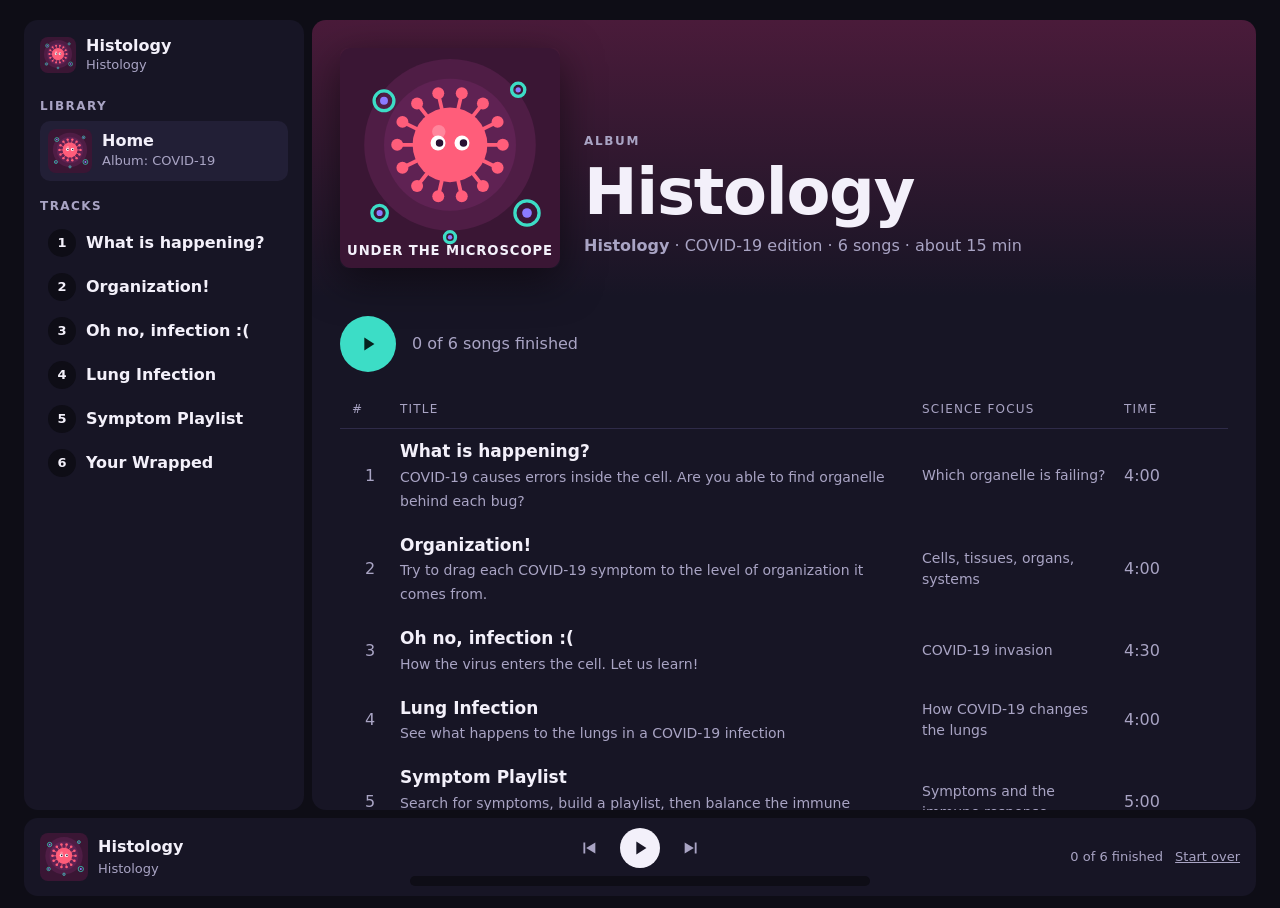
==== commit 54858930: "Rename index (1).html to index.html" ====
--- a/index.html
+++ b/index.html
@@ -4,29 +4,27 @@
   <meta charset="utf-8">
   <meta name="viewport" content="width=device-width, initial-scale=1">
   <title>Under the Microscope</title>
-
-  <!-- All colors and styling live in this one file (style.css) -->
   <link rel="stylesheet" href="style.css">
 </head>
 <body>
 
-  <!-- The page has three areas. JavaScript fills each one in. -->
+  <!-- Three areas. JavaScript fills each one in. -->
   <div class="app">
-    <aside class="side" id="side"></aside>     <!-- left: library and track list -->
-    <main class="main" id="main"></main>       <!-- middle: album page or the current track -->
-    <footer class="player" id="player"></footer> <!-- bottom: player bar -->
+    <aside class="side" id="side"></aside>
+    <main class="main" id="main"></main>
+    <footer class="player" id="player"></footer>
   </div>
 
   <!-- Scripts load in this order. Keep main.js last. -->
-  <script src="config.js"></script>          <!-- EDIT THIS: names, track list, albums, all teaching text -->
-  <script src="helpers.js"></script>         <!-- progress saving, icons, cartoon virus and cover art -->
-  <script src="core.js"></script>            <!-- sidebar, player bar, album page, navigation -->
-  <script src="track1-cell.js"></script>     <!-- Track 1: Cell Introduction -->
-  <script src="track2-zoom.js"></script>     <!-- Track 2: Cellular Organization -->
-  <script src="track3-takeover.js"></script> <!-- Track 3: COVID-19 Invasion -->
-  <script src="track4-lung.js"></script>     <!-- Track 4: COVID-19 &amp; The Lungs -->
-  <script src="track5-game.js"></script>     <!-- Track 5: Protect the Lungs -->
-  <script src="track6-quiz.js"></script>     <!-- Track 6: Final Quiz -->
-  <script src="main.js"></script>            <!-- starts the app -->
+  <script src="config.js"></script>            <!-- EDIT THIS: songs, tracks, quiz, all teaching text -->
+  <script src="helpers.js"></script>           <!-- saved progress, icons, virus and cover art -->
+  <script src="core.js"></script>              <!-- library, player bar, album page, navigation -->
+  <script src="track1-organelles.js"></script> <!-- Track 1: Organelle Hits -->
+  <script src="track2-build.js"></script>      <!-- Track 2: Build the Body -->
+  <script src="track3-hijack.js"></script>     <!-- Track 3: Hijack Session -->
+  <script src="track4-lung.js"></script>       <!-- Track 4: Lung Detective -->
+  <script src="track5-playlist.js"></script>   <!-- Track 5: Symptom Playlist -->
+  <script src="track6-finale.js"></script>     <!-- Track 6: Final Show -->
+  <script src="main.js"></script>
 </body>
 </html>
--- a/style.css
+++ b/style.css
@@ -4,37 +4,32 @@
    CONTENTS
    1. Colors and fonts        change the look of the whole site here
    2. Page basics
-   3. Page layout             sidebar, main area, player bar
-   4. Side library
-   5. Album page              hero, track list, "You might also enjoy"
+   3. Page layout             library, main area, player bar
+   4. Library
+   5. Album page
    6. Player bar
-   7. Track page frame        title, cards, "next track" bar
-   8. Shared pieces           buttons, chips, pills, meters
+   7. Track frame             title, cards, next-song bar
+   8. Shared pieces           buttons, chips, pills, meters, sliders
    9. Diagram styles          labels and clickable spots in the drawings
-  10. Track extras           ordering challenge, game, quiz
+  10. Track extras            ordering, clues, playlist, quiz, Wrapped
   11. Reduced motion
    ================================================================ */
 
 /* ================================================================
    1. COLORS AND FONTS
-   Change a value here and it updates everywhere.
    ================================================================ */
 :root {
-  /* surfaces */
-  --bg: #0E0D16;       /* page background */
-  --panel: #171525;    /* big panels */
-  --panel2: #221F36;   /* cards and hover rows */
-  --line: #2F2B49;     /* borders */
-  --hero: #4A1B3A;     /* top of the album header */
-  /* text */
-  --fg: #F3F0FA;       /* main text */
-  --muted: #A9A4C4;    /* smaller, quieter text */
-  /* accents */
-  --virus: #FF5D7A;    /* pink-red: virus, warnings */
-  --cell: #3CDDC6;     /* teal: cells, success, buttons */
-  --gold: #FFD166;     /* gold: highlights, clues */
+  --bg: #0E0D16;
+  --panel: #171525;
+  --panel2: #221F36;
+  --line: #2F2B49;
+  --hero: #4A1B3A;
+  --fg: #F3F0FA;
+  --muted: #A9A4C4;
+  --virus: #FF5D7A;
+  --cell: #3CDDC6;
+  --gold: #FFD166;
   --violet: #8B7BFF;
-  /* fonts (no downloads needed, so school filters cannot block them) */
   --display: ui-rounded, "SF Pro Rounded", "Arial Rounded MT Bold", "Trebuchet MS", "Segoe UI", system-ui, sans-serif;
   --body: system-ui, -apple-system, "Segoe UI", Roboto, "Helvetica Neue", Arial, sans-serif;
   color-scheme: dark;
@@ -43,805 +38,253 @@
 /* ================================================================
    2. PAGE BASICS
    ================================================================ */
-[hidden] {
-  display:none!important;
-}
-html,body {
-  height:100%;
-}
-* {
-  box-sizing:border-box;
-}
+[hidden] { display: none !important; }
+html, body { height: 100%; }
+* { box-sizing: border-box; }
 body {
-  background:var(--bg);
-  color:var(--fg);
-  font:16px/1.5 var(--body);
-  padding-block:12px;
-  padding-left:max(16px,env(safe-area-inset-left,0px));
-  padding-right:max(16px,env(safe-area-inset-right,0px));
-}
-h1,h2,h3,p {
-  margin:0;
-}
-button {
-  font:inherit;
-  color:inherit;
-  cursor:pointer;
-  background:none;
-  border:0;
-  padding:0;
-}
-:focus-visible {
-  outline:3px solid var(--gold);
-  outline-offset:2px;
-  border-radius:6px;
-}
+  background: var(--bg);
+  color: var(--fg);
+  font: 16px/1.5 var(--body);
+  padding-block: 12px;
+  padding-left: max(16px, env(safe-area-inset-left, 0px));
+  padding-right: max(16px, env(safe-area-inset-right, 0px));
+}
+h1, h2, h3, p { margin: 0; }
+button { font: inherit; color: inherit; cursor: pointer; background: none; border: 0; padding: 0; }
+button:disabled { cursor: not-allowed; }
+:focus-visible { outline: 3px solid var(--gold); outline-offset: 2px; border-radius: 6px; }
 
 /* ================================================================
    3. PAGE LAYOUT
-   Sidebar on the left, main area in the middle, player bar along the bottom.
-   On phones the sidebar hides.
    ================================================================ */
 .app {
-  height:100%;
-  display:grid;
-  grid-template-columns:280px minmax(0,1fr);
-  grid-template-rows:minmax(0,1fr) auto;
-  gap:8px;
-}
-.side,.main,.player {
-  background:var(--panel);
-  border-radius:14px;
-}
-.side {
-  padding:16px;
-  overflow:auto;
-  display:flex;
-  flex-direction:column;
-  gap:8px;
-  min-height:0;
-}
-.main {
-  overflow:auto;
-  min-height:0;
-  min-width:0;
-}
+  height: 100%;
+  display: grid;
+  grid-template-columns: 280px minmax(0, 1fr);
+  grid-template-rows: minmax(0, 1fr) auto;
+  gap: 8px;
+}
+.side, .main, .player { background: var(--panel); border-radius: 14px; }
+.side { padding: 16px; overflow: auto; display: flex; flex-direction: column; gap: 8px; min-height: 0; }
+.main { overflow: auto; min-height: 0; min-width: 0; }
 .player {
-  grid-column:1/-1;
-  display:grid;
-  grid-template-columns:minmax(0,1fr) minmax(0,1.5fr) minmax(0,1fr);
-  align-items:center;
-  gap:16px;
-  padding:10px 16px;
-}
-@media(max-width:860px){.app{grid-template-columns:minmax(0,1fr)}.side{display:none}.player{grid-template-columns:minmax(0,1fr) auto;gap:10px}.player .rt{display:none}.player .bar{display:none}}
-
-/* ================================================================
-   4. SIDE LIBRARY
-   ================================================================ */
-.cov {
-  display:block;
-  border-radius:8px;
-  flex:none;
-}
-.brand {
-  display:flex;
-  gap:10px;
-  align-items:center;
-  padding-bottom:6px;
-}
-.brand b,.libitem b {
-  display:block;
-  font-weight:700;
-  line-height:1.2;
-}
-.brand span,.libitem i {
-  display:block;
-  color:var(--muted);
-  font-size:13px;
-  font-style:normal;
-}
-.slab {
-  font:700 12px var(--body);
-  letter-spacing:.12em;
-  text-transform:uppercase;
-  color:var(--muted);
-  margin-top:10px;
-}
-.libitem {
-  display:flex;
-  gap:10px;
-  align-items:center;
-  text-align:left;
-  width:100%;
-  padding:8px;
-  border-radius:10px;
-}
-.libitem:hover,.libitem.on {
-  background:var(--panel2);
-}
-.libitem .n {
-  width:28px;
-  height:28px;
-  border-radius:50%;
-  display:grid;
-  place-items:center;
-  background:var(--bg);
-  font-size:13px;
-  font-weight:700;
-  flex:none;
-}
-.libitem .n svg {
-  color:var(--cell);
-}
+  grid-column: 1 / -1;
+  display: grid;
+  grid-template-columns: minmax(0, 1fr) minmax(0, 1.5fr) minmax(0, 1fr);
+  align-items: center;
+  gap: 16px;
+  padding: 10px 16px;
+}
+@media (max-width: 860px) {
+  .app { grid-template-columns: minmax(0, 1fr); }
+  .side { display: none; }
+  .player { grid-template-columns: minmax(0, 1fr) auto; gap: 10px; }
+  .player .rt, .player .bar { display: none; }
+}
+
+/* ================================================================
+   4. LIBRARY
+   ================================================================ */
+.cov { display: block; border-radius: 8px; flex: none; }
+.brand { display: flex; gap: 10px; align-items: center; padding-bottom: 6px; }
+.brand b, .libitem b { display: block; font-weight: 700; line-height: 1.2; }
+.brand span, .libitem i { display: block; color: var(--muted); font-size: 13px; font-style: normal; }
+.slab { font: 700 12px var(--body); letter-spacing: .12em; text-transform: uppercase; color: var(--muted); margin-top: 10px; }
+.libitem { display: flex; gap: 10px; align-items: center; text-align: left; width: 100%; padding: 8px; border-radius: 10px; }
+.libitem:hover, .libitem.on { background: var(--panel2); }
+.libitem .n { width: 28px; height: 28px; border-radius: 50%; display: grid; place-items: center; background: var(--bg); font-size: 13px; font-weight: 700; flex: none; }
+.libitem .n svg { color: var(--cell); }
 
 /* ================================================================
    5. ALBUM PAGE
-   Hero header, play button, track list, and the recommended albums.
-   ================================================================ */
-.eyebrow {
-  font-size:12px;
-  font-weight:700;
-  letter-spacing:.14em;
-  text-transform:uppercase;
-  color:var(--muted);
-}
-.hero {
-  display:flex;
-  gap:24px;
-  align-items:flex-end;
-  padding:28px;
-  background:linear-gradient(180deg,var(--hero),var(--panel));
-}
-.hero .cov {
-  width:min(220px,40vw);
-  height:auto;
-  box-shadow:0 12px 40px rgba(0,0,0,.5);
-}
-.htxt {
-  display:flex;
-  flex-direction:column;
-  gap:10px;
-  min-width:0;
-}
-.big {
-  font:800 clamp(34px,6vw,64px)/1 var(--display);
-  letter-spacing:-.02em;
-  text-wrap:balance;
-}
-.meta {
-  color:var(--muted);
-}
-.lede {
-  max-width:62ch;
-}
-@media(max-width:640px){.hero{flex-direction:column;align-items:flex-start;padding:20px}}
-.body {
-  padding:8px 28px 32px;
-}
-@media(max-width:640px){.body{padding:8px 16px 28px}}
-.actions {
-  display:flex;
-  align-items:center;
-  gap:16px;
-  padding:12px 0 18px;
-}
-.playbig {
-  width:56px;
-  height:56px;
-  border-radius:50%;
-  background:var(--cell);
-  color:#06221e;
-  display:grid;
-  place-items:center;
-}
-.playbig:hover {
-  transform:scale(1.06);
-}
-.prog-txt {
-  color:var(--muted);
-}
-.thr,.row {
-  display:grid;
-  grid-template-columns:36px minmax(0,1fr) minmax(0,190px) 52px 28px;
-  gap:12px;
-  align-items:center;
-  padding:10px 12px;
-}
-.thr {
-  font-size:12px;
-  letter-spacing:.1em;
-  text-transform:uppercase;
-  color:var(--muted);
-  border-bottom:1px solid var(--line);
-}
-.row {
-  width:100%;
-  text-align:left;
-  border-radius:10px;
-}
-.row:hover {
-  background:var(--panel2);
-}
-.row .num,.row .tm {
-  color:var(--muted);
-  font-variant-numeric:tabular-nums;
-}
-.row .num {
-  text-align:center;
-}
-.row .tt b {
-  display:block;
-  font-size:17px;
-}
-.row .tt span,.tag {
-  color:var(--muted);
-  font-size:14px;
-}
-.row .ck {
-  color:var(--cell);
-}
-@media(max-width:640px){.thr,.row{grid-template-columns:28px minmax(0,1fr) 44px 24px;gap:8px}.tg,.row .tag{display:none}}
-.done-card {
-  margin-bottom:16px;
-  padding:16px;
-  border-radius:14px;
-  background:var(--panel2);
-  border:2px solid var(--gold);
-}
-
-/* "You might also enjoy" albums */
-.rec {
-  margin-top:28px;
-}
-.rec h2 {
-  font:800 22px var(--display);
-}
-.recgrid {
-  display: grid;
-  grid-template-columns: repeat(3, minmax(0, 1fr));
-  gap: 16px;
-  margin-top: 14px;
-}
-@media(max-width:640px){.recgrid{grid-template-columns:repeat(2,minmax(0,1fr))}}
-.rcard {
-  background:var(--panel2);
-  border-radius:12px;
-  padding:12px;
-  display:flex;
-  flex-direction:column;
-  gap:10px;
-  min-width:0;
-}
-.rcard b {
-  display:block;
-  line-height:1.25;
-}
-.rcard span {
-  color:var(--muted);
-  font-size:14px;
-}
-.rcover {
-  position: relative;
-  aspect-ratio: 1 / 1;
-  border-radius: 8px;
-  overflow: hidden;
-  background: var(--bg);
-}
-.rcover img {
-  display: block;
-  width: 100%;
-  height: 100%;
-  object-fit: cover;
-}
-/* Shown only when the image file is missing */
-.rcover .ph {
-  display: none;
-  position: absolute;
-  inset: 0;
-  flex-direction: column;
-  align-items: center;
-  justify-content: center;
-  gap: 4px;
-  padding: 10px;
-  text-align: center;
-  border: 2px dashed var(--line);
-  border-radius: 8px;
-  color: var(--muted);
-  font-size: 12px;
-  word-break: break-all;
-}
-.rcover .ph strong { color: var(--fg); font-size: 13px; }
-.rcover.noimg .ph { display: flex; }
-.rcover.noimg img { display: none; }
+   ================================================================ */
+.eyebrow { font-size: 12px; font-weight: 700; letter-spacing: .14em; text-transform: uppercase; color: var(--muted); }
+.hero { display: flex; gap: 24px; align-items: flex-end; padding: 28px; background: linear-gradient(180deg, var(--hero), var(--panel)); }
+.hero .cov { width: min(220px, 40vw); height: auto; box-shadow: 0 12px 40px rgba(0,0,0,.5); }
+.htxt { display: flex; flex-direction: column; gap: 10px; min-width: 0; }
+.big { font: 800 clamp(34px, 6vw, 64px)/1 var(--display); letter-spacing: -.02em; text-wrap: balance; }
+.big2 { font: 800 clamp(28px, 4vw, 40px)/1.05 var(--display); }
+.meta { color: var(--muted); }
+.lede { max-width: 62ch; }
+@media (max-width: 640px) { .hero { flex-direction: column; align-items: flex-start; padding: 20px; } }
+.body { padding: 8px 28px 32px; }
+@media (max-width: 640px) { .body { padding: 8px 16px 28px; } }
+.actions { display: flex; align-items: center; gap: 16px; padding: 12px 0 18px; }
+.playbig { width: 56px; height: 56px; border-radius: 50%; background: var(--cell); color: #06221e; display: grid; place-items: center; }
+.playbig:hover { transform: scale(1.06); }
+.prog-txt { color: var(--muted); }
+.thr, .row { display: grid; grid-template-columns: 36px minmax(0, 1fr) minmax(0, 190px) 52px 28px; gap: 12px; align-items: center; padding: 10px 12px; }
+.thr { font-size: 12px; letter-spacing: .1em; text-transform: uppercase; color: var(--muted); border-bottom: 1px solid var(--line); }
+.row { width: 100%; text-align: left; border-radius: 10px; }
+.row:hover { background: var(--panel2); }
+.row .num, .row .tm { color: var(--muted); font-variant-numeric: tabular-nums; }
+.row .num { text-align: center; }
+.row .tt b { display: block; font-size: 17px; }
+.row .tt span, .tag { color: var(--muted); font-size: 14px; }
+.row .ck { color: var(--cell); }
+@media (max-width: 640px) { .thr, .row { grid-template-columns: 28px minmax(0, 1fr) 24px; gap: 8px; } .tg, .row .tag, .row .tm { display: none; } }
+.done-card { margin-bottom: 16px; padding: 16px; border-radius: 14px; background: var(--panel2); border: 2px solid var(--gold); }
 
 /* ================================================================
    6. PLAYER BAR
    ================================================================ */
-.player .np {
-  display:flex;
-  gap:10px;
-  align-items:center;
-  min-width:0;
-}
-.player .np div {
-  min-width:0;
-}
-.player .np b,.player .np span {
-  display:block;
-  white-space:nowrap;
-  overflow:hidden;
-  text-overflow:ellipsis;
-}
-.player .np span {
-  color:var(--muted);
-  font-size:13px;
-}
-.ctl {
-  display:flex;
-  flex-direction:column;
-  align-items:center;
-  gap:8px;
-}
-.btns {
-  display:flex;
-  align-items:center;
-  gap:14px;
-}
-.ic {
-  width:36px;
-  height:36px;
-  display:grid;
-  place-items:center;
-  border-radius:50%;
-  color:var(--muted);
-}
-.ic:hover {
-  color:var(--fg);
-}
-.pl {
-  width:40px;
-  height:40px;
-  border-radius:50%;
-  background:var(--fg);
-  color:#1a1726;
-  display:grid;
-  place-items:center;
-}
-.ctl .bar {
-  width:100%;
-  max-width:460px;
-}
-.rt {
-  display:flex;
-  gap:12px;
-  justify-content:flex-end;
-  align-items:center;
-  color:var(--muted);
-  font-size:13px;
-}
-.link {
-  color:var(--muted);
-  text-decoration:underline;
-}
-
-/* ================================================================
-   7. TRACK PAGE FRAME
-   Back button, big track number, two-column layout, cards, and the next-track bar.
-   ================================================================ */
-.topbar {
-  display:flex;
-  align-items:center;
-  gap:10px;
-  padding:14px 20px 0;
-}
-.chev {
-  width:36px;
-  height:36px;
-  border-radius:50%;
-  background:var(--bg);
-  display:grid;
-  place-items:center;
-}
-.thead {
-  display:flex;
-  gap:18px;
-  align-items:center;
-  padding:14px 28px 8px;
-}
-.tnum {
-  font:800 clamp(48px,9vw,88px)/1 var(--display);
-  color:var(--virus);
-}
-.thead h1 {
-  font:800 clamp(28px,5vw,44px)/1.05 var(--display);
-  text-wrap:balance;
-}
-.thead .lede {
-  color:var(--muted);
-  margin-top:4px;
-}
-.stage {
-  padding:12px 28px 8px;
-  display:flex;
-  flex-direction:column;
-  gap:16px;
-}
-@media(max-width:640px){.stage,.thead{padding-left:16px;padding-right:16px}.topbar{padding-left:12px}}
-.two {
-  display:grid;
-  grid-template-columns:minmax(0,1.3fr) minmax(0,1fr);
-  gap:16px;
-  align-items:start;
-}
-.two.wide {
-  grid-template-columns:minmax(0,1.7fr) minmax(0,1fr);
-}
-@media(max-width:860px){.two,.two.wide{grid-template-columns:minmax(0,1fr)}}
-.card {
-  background:var(--panel2);
-  border-radius:14px;
-  padding:16px;
-  min-width:0;
-  display:flex;
-  flex-direction:column;
-  gap:10px;
-}
-.card h3 {
-  font:700 19px var(--display);
-}
-.art {
-  padding:8px;
-}
-.art svg {
-  display:block;
-  width:100%;
-  height:auto;
-}
-.nextbar {
-  margin:8px 28px 0;
-  padding:14px 16px;
-  border-radius:14px;
-  background:var(--bg);
-  border:2px solid var(--cell);
-  display:flex;
-  align-items:center;
-  justify-content:space-between;
-  gap:12px;
-  flex-wrap:wrap;
-}
-@media(max-width:640px){.nextbar{margin-left:16px;margin-right:16px}}
+.player .np { display: flex; gap: 10px; align-items: center; min-width: 0; }
+.player .np div { min-width: 0; }
+.player .np b, .player .np span { display: block; white-space: nowrap; overflow: hidden; text-overflow: ellipsis; }
+.player .np span { color: var(--muted); font-size: 13px; }
+.ctl { display: flex; flex-direction: column; align-items: center; gap: 8px; }
+.btns { display: flex; align-items: center; gap: 14px; }
+.ic { width: 36px; height: 36px; display: grid; place-items: center; border-radius: 50%; color: var(--muted); }
+.ic:hover { color: var(--fg); }
+.pl { width: 40px; height: 40px; border-radius: 50%; background: var(--fg); color: #1a1726; display: grid; place-items: center; }
+.ctl .bar { width: 100%; max-width: 460px; }
+.rt { display: flex; gap: 12px; justify-content: flex-end; align-items: center; color: var(--muted); font-size: 13px; }
+.link { color: var(--muted); text-decoration: underline; }
+
+/* ================================================================
+   7. TRACK FRAME
+   ================================================================ */
+.topbar { display: flex; align-items: center; gap: 10px; padding: 14px 20px 0; }
+.chev { width: 36px; height: 36px; border-radius: 50%; background: var(--bg); display: grid; place-items: center; }
+.thead { display: flex; gap: 18px; align-items: center; padding: 14px 28px 8px; }
+.tnum { font: 800 clamp(48px, 9vw, 88px)/1 var(--display); color: var(--virus); }
+.thead h1 { font: 800 clamp(28px, 5vw, 44px)/1.05 var(--display); text-wrap: balance; }
+.thead .lede { color: var(--muted); margin-top: 4px; }
+.stage { padding: 12px 28px 8px; display: flex; flex-direction: column; gap: 16px; }
+@media (max-width: 640px) { .stage, .thead { padding-left: 16px; padding-right: 16px; } .topbar { padding-left: 12px; } }
+.two { display: grid; grid-template-columns: minmax(0, 1.3fr) minmax(0, 1fr); gap: 16px; align-items: start; }
+.two.wide { grid-template-columns: minmax(0, 1.7fr) minmax(0, 1fr); }
+@media (max-width: 860px) { .two, .two.wide { grid-template-columns: minmax(0, 1fr); } }
+.card { background: var(--panel2); border-radius: 14px; padding: 16px; min-width: 0; display: flex; flex-direction: column; gap: 10px; }
+.card h3 { font: 700 19px var(--display); }
+.art { padding: 8px; }
+.art svg { display: block; width: 100%; height: auto; }
+.nextbar { margin: 8px 28px 0; padding: 14px 16px; border-radius: 14px; background: var(--bg); border: 2px solid var(--cell); display: flex; align-items: center; justify-content: space-between; gap: 12px; flex-wrap: wrap; }
+@media (max-width: 640px) { .nextbar { margin-left: 16px; margin-right: 16px; } }
 
 /* ================================================================
    8. SHARED PIECES
-   Buttons, chips, pills, switches, feedback text, meters, legends.
-   ================================================================ */
-.btn {
-  display:inline-flex;
-  align-items:center;
-  gap:8px;
-  border-radius:999px;
-  padding:10px 18px;
-  font-weight:700;
-  background:var(--fg);
-  color:#1a1726;
-}
-.btn.pri {
-  background:var(--cell);
-  color:#06221e;
-}
-.btn.ghost {
-  background:transparent;
-  border:2px solid var(--line);
-  color:var(--fg);
-}
-.btn[disabled] {
-  opacity:.45;
-  cursor:not-allowed;
-}
-.btnrow {
-  display:flex;
-  gap:10px;
-  flex-wrap:wrap;
-}
-.chip {
-  display:inline-block;
-  align-self:flex-start;
-  font-size:12px;
-  font-weight:800;
-  letter-spacing:.08em;
-  text-transform:uppercase;
-  padding:3px 10px;
-  border-radius:999px;
-}
-.chip.job {
-  background:rgba(60,221,198,.16);
-  color:var(--cell);
-}
-.chip.tw {
-  background:rgba(255,93,122,.16);
-  color:var(--virus);
-}
-.chip.sy {
-  background:rgba(255,209,102,.16);
-  color:var(--gold);
-}
-.pills {
-  display:flex;
-  gap:8px;
-  flex-wrap:wrap;
-}
-.pill {
-  font-size:13px;
-  font-weight:700;
-  padding:4px 10px;
-  border-radius:999px;
-  background:var(--bg);
-  color:var(--muted);
-}
-.pill.on {
-  background:var(--cell);
-  color:#06221e;
-}
-.seg {
-  display:flex;
-  gap:6px;
-  flex-wrap:wrap;
-}
-.segb {
-  padding:8px 14px;
-  border-radius:999px;
-  background:var(--bg);
-  font-weight:700;
-}
-.segb.on {
-  background:var(--fg);
-  color:#1a1726;
-}
-input[type=range] {
-  width:100%;
-  accent-color:var(--cell);
-}
-.rl {
-  display:flex;
-  justify-content:space-between;
-  color:var(--muted);
-  font-size:13px;
-}
-.fb {
-  min-height:1.5em;
-  font-weight:700;
-}
-.fb.good {
-  color:var(--cell);
-}
-.fb.bad {
-  color:var(--virus);
-}
-.meter {
-  display:flex;
-  flex-direction:column;
-  gap:6px;
-}
-.mbar,.bar {
-  height:10px;
-  border-radius:999px;
-  background:var(--bg);
-  overflow:hidden;
-}
-.mbar span {
-  display:block;
-  height:100%;
-  background:var(--gold);
-  transition:width .4s;
-}
-.bar span {
-  display:block;
-  height:100%;
-  background:var(--cell);
-  transition:width .4s;
-}
-.legend {
-  display:flex;
-  gap:14px;
-  flex-wrap:wrap;
-  color:var(--muted);
-  font-size:14px;
-}
-.legend i {
-  display:inline-block;
-  width:12px;
-  height:12px;
-  border-radius:50%;
-  margin-right:6px;
-  vertical-align:-1px;
-}
+   ================================================================ */
+.btn { display: inline-flex; align-items: center; gap: 8px; border-radius: 999px; padding: 10px 18px; font-weight: 700; background: var(--fg); color: #1a1726; }
+.btn.pri { background: var(--cell); color: #06221e; }
+.btn.ghost { background: transparent; border: 2px solid var(--line); color: var(--fg); }
+.btn[disabled] { opacity: .45; cursor: not-allowed; }
+.btnrow { display: flex; gap: 10px; flex-wrap: wrap; }
+.chip { display: inline-block; align-self: flex-start; font-size: 12px; font-weight: 800; letter-spacing: .08em; text-transform: uppercase; padding: 3px 10px; border-radius: 999px; }
+.chip.job { background: rgba(60,221,198,.16); color: var(--cell); }
+.chip.tw { background: rgba(255,93,122,.16); color: var(--virus); }
+.chip.sy { background: rgba(255,209,102,.16); color: var(--gold); }
+.pills { display: flex; gap: 8px; flex-wrap: wrap; }
+.pill { font-size: 13px; font-weight: 700; padding: 6px 12px; border-radius: 999px; background: var(--bg); color: var(--fg); }
+.pill.on { background: var(--cell); color: #06221e; }
+.pill:disabled { opacity: .35; }
+.seg { display: flex; gap: 6px; flex-wrap: wrap; }
+.segb { padding: 8px 14px; border-radius: 999px; background: var(--bg); font-weight: 700; }
+.segb.on { background: var(--fg); color: #1a1726; }
+input[type=range] { width: 100%; accent-color: var(--cell); }
+input[type=search].search { width: 100%; padding: 12px 16px; border-radius: 999px; border: 2px solid var(--line); background: var(--bg); color: var(--fg); font: 16px var(--body); }
+input[type=search].search:focus { outline: 3px solid var(--gold); outline-offset: 2px; }
+.rl { display: flex; justify-content: space-between; color: var(--muted); font-size: 13px; }
+.fb { min-height: 1.5em; font-weight: 700; }
+.fb.good { color: var(--cell); }
+.fb.bad { color: var(--virus); }
+.meter { display: flex; flex-direction: column; gap: 6px; }
+.mbar, .bar { height: 10px; border-radius: 999px; background: var(--bg); overflow: hidden; }
+.mbar span { display: block; height: 100%; background: var(--gold); transition: width .4s; }
+.bar span { display: block; height: 100%; background: var(--cell); transition: width .4s; }
+.legend { display: flex; gap: 14px; flex-wrap: wrap; color: var(--muted); font-size: 14px; }
+.legend i { display: inline-block; width: 12px; height: 12px; border-radius: 50%; margin-right: 6px; vertical-align: -1px; }
 
 /* ================================================================
    9. DIAGRAM STYLES
-   Text and clickable spots inside the SVG drawings.
-   ================================================================ */
-svg text {
-  font-family:var(--body);
-}
-.lb {
-  fill:var(--fg);
-  font-size:16px;
-  font-weight:700;
-}
-.lbl {
-  stroke:var(--muted);
-  stroke-width:2;
-  fill:none;
-}
-.hot,.kv,.hs {
-  cursor:pointer;
-}
-.hot:hover,.kv:hover {
-  filter:brightness(1.15);
-}
-.badge text {
-  font-weight:800;
-  font-size:16px;
-  fill:#1a1726;
-  text-anchor:middle;
-}
-.ring {
-  transform-box:fill-box;
-  transform-origin:center;
-  animation:pulse 1.6s ease-out infinite;
-}
-.ok .ring {
-  display:none;
-}
-@keyframes pulse{from{transform:scale(1);opacity:.85}to{transform:scale(2.1);opacity:0}}
-.shake {
-  animation:shake .35s;
-}
-@keyframes shake{25%{transform:translateX(-6px)}75%{transform:translateX(6px)}}
-.flow {
-  stroke-dasharray:8 10;
-  animation:dash 1.2s linear infinite;
-}
-@keyframes dash{to{stroke-dashoffset:-36}}
-.lt {
-  fill:#2A1233;
-  font-size:15px;
-  font-weight:800;
-  paint-order:stroke;
-  stroke:#fff;
-  stroke-width:5px;
-  stroke-linejoin:round;
-  text-anchor:middle;
-}
-.ll {
-  stroke:#2A1233;
-  stroke-width:2.5;
-  fill:none;
-}
-.hs .lab {
-  display:none;
-}
-.hs.ok .lab {
-  display:inline;
-}
-.hs .bg {
-  fill:#FFD166;
-}
-.hs.ok .bg {
-  fill:#3CDDC6;
-}
+   ================================================================ */
+svg text { font-family: var(--body); }
+.lb { fill: var(--fg); font-size: 16px; font-weight: 700; }
+.lbl { stroke: var(--muted); stroke-width: 2; fill: none; }
+.hot, .kv, .hs { cursor: pointer; }
+.hot:hover, .kv:hover { filter: brightness(1.15); }
+.ring { transform-box: fill-box; transform-origin: center; animation: pulse 1.6s ease-out infinite; }
+.ok .ring { display: none; }
+@keyframes pulse { from { transform: scale(1); opacity: .85; } to { transform: scale(2.1); opacity: 0; } }
+.shake { animation: shake .35s; }
+@keyframes shake { 25% { transform: translateX(-6px); } 75% { transform: translateX(6px); } }
+.flow { stroke-dasharray: 8 10; animation: dash 1.2s linear infinite; }
+@keyframes dash { to { stroke-dashoffset: -36; } }
+.lt { fill: #2A1233; font-size: 15px; font-weight: 800; paint-order: stroke; stroke: #fff; stroke-width: 5px; stroke-linejoin: round; text-anchor: middle; }
+.ll { stroke: #2A1233; stroke-width: 2.5; fill: none; }
+.hs .lab { display: none; }
+.hs.ok .lab { display: inline; }
+.hs .bg { fill: #FFD166; }
+.hs.ok .bg { fill: #3CDDC6; }
 
 /* ================================================================
    10. TRACK EXTRAS
-   Track 2 ordering challenge, Track 5 game, Track 6 quiz.
-   ================================================================ */
-/* Track 2: ordering challenge */
-.ord {
-  display:grid;
-  grid-template-columns:repeat(auto-fit,minmax(130px,1fr));
-  gap:10px;
-}
-.ordb {
-  position:relative;
-  background:var(--bg);
-  border-radius:12px;
-  padding:14px 12px;
-  text-align:left;
-  min-height:76px;
-}
-.ordb b {
-  display:block;
-}
-.ordb span {
-  color:var(--muted);
-  font-size:14px;
-}
-.ordb.set {
-  outline:2px solid var(--cell);
-}
-.ordb .bn {
-  position:absolute;
-  top:8px;
-  right:8px;
-  width:24px;
-  height:24px;
-  border-radius:50%;
-  background:var(--cell);
-  color:#06221e;
-  font-weight:800;
-  display:none;
-  place-items:center;
-  font-size:13px;
-}
-.ordb.set .bn {
-  display:grid;
-}
-
-/* Track 5: Defense Squad game */
-.gamewrap {
-  position:relative;
-  border-radius:14px;
-  overflow:hidden;
-  background:var(--bg);
-}
-#gc {
-  display:block;
-  width:100%;
-  height:clamp(300px,50vh,440px);
-  touch-action:manipulation;
-}
-.hud {
-  position:absolute;
-  top:8px;
-  left:12px;
-  right:12px;
-  display:flex;
-  justify-content:space-between;
-  gap:8px;
-  flex-wrap:wrap;
-  font-weight:700;
-  font-size:14px;
-  pointer-events:none;
-}
-.ov {
-  position:absolute;
-  inset:0;
-  display:grid;
-  place-items:center;
-  background:rgba(14,13,22,.82);
-  padding:16px;
-}
-.ov .card {
-  max-width:440px;
-  text-align:left;
-}
-
-/* Track 6: quiz answers */
-.opts {
-  display:grid;
-  gap:10px;
-}
-.opt {
-  text-align:left;
-  padding:12px 14px;
-  border-radius:12px;
-  background:var(--bg);
-  border:2px solid transparent;
-  font-weight:600;
-}
-.opt:hover {
-  border-color:var(--line);
-}
-.opt.right {
-  border-color:var(--cell);
-}
-.opt.wrong {
-  border-color:var(--virus);
-}
+   ================================================================ */
+/* ordering and job cards */
+.ord { display: grid; grid-template-columns: repeat(auto-fit, minmax(150px, 1fr)); gap: 10px; }
+.ordb { position: relative; background: var(--bg); border-radius: 12px; padding: 14px 12px; text-align: left; min-height: 76px; }
+.ordb b { display: block; }
+.ordb span { color: var(--muted); font-size: 14px; }
+.ordb.set { outline: 2px solid var(--gold); }
+.ordb.ok { outline: 2px solid var(--cell); opacity: .7; }
+.ordb .bn { position: absolute; top: 8px; right: 8px; width: 24px; height: 24px; border-radius: 50%; background: var(--cell); color: #06221e; font-weight: 800; display: none; place-items: center; font-size: 13px; }
+.ordb.set .bn { display: grid; }
+
+/* clue cards in Track 2 */
+.clue { background: var(--bg); }
+.clue.ok { outline: 2px solid var(--cell); }
+.clue .btnrow { margin-top: 4px; }
+
+/* playlist songs */
+.list { display: flex; flex-direction: column; gap: 8px; max-height: 360px; overflow: auto; }
+.song { display: flex; justify-content: space-between; align-items: center; gap: 10px; background: var(--bg); border-radius: 12px; padding: 10px 12px; }
+.song b { display: block; }
+.song span { color: var(--muted); font-size: 14px; }
+
+/* quiz */
+.lyriccard { background: linear-gradient(135deg, var(--hero), var(--bg)); border-radius: 12px; padding: 16px; display: flex; flex-direction: column; gap: 6px; }
+.opts { display: grid; gap: 10px; }
+.opt { text-align: left; padding: 12px 14px; border-radius: 12px; background: var(--bg); border: 2px solid transparent; font-weight: 600; }
+.opt:hover { border-color: var(--line); }
+.opt.right { border-color: var(--cell); }
+.opt.wrong { border-color: var(--virus); }
+
+/* Wrapped */
+.wrapped { background: linear-gradient(160deg, #4A1B3A, #171525 60%, #0E0D16); }
+.stats { display: grid; grid-template-columns: repeat(2, minmax(0, 1fr)); gap: 10px; }
+@media (max-width: 640px) { .stats { grid-template-columns: minmax(0, 1fr); } }
+.stats > div { background: rgba(0,0,0,.25); border-radius: 12px; padding: 12px; display: flex; flex-direction: column; }
+.stats b { font: 800 26px var(--display); color: var(--gold); }
+.stats span { color: var(--muted); font-size: 14px; }
+
+/* sorting cards and bins (Track 2) */
+.pool { display: flex; flex-wrap: wrap; gap: 10px; margin-top: 8px; min-height: 60px; }
+.sc { background: var(--bg); border: 2px solid var(--line); border-radius: 12px; padding: 12px 14px; font-weight: 600; cursor: grab; touch-action: none; user-select: none; max-width: 100%; }
+.sc:hover { border-color: var(--cell); }
+.sc.dragging { opacity: .35; }
+.sc.placed { cursor: default; border-color: var(--cell); font-weight: 600; width: 100%; margin-top: 6px; }
+.sc.ghost { position: fixed; z-index: 1000; pointer-events: none; opacity: .95; box-shadow: 0 12px 30px rgba(0,0,0,.5); transform: rotate(-2deg); margin: 0; }
+.bins { display: grid; grid-template-columns: repeat(4, minmax(0, 1fr)); gap: 12px; }
+@media (max-width: 760px) { .bins { grid-template-columns: repeat(2, minmax(0, 1fr)); } }
+.bin { background: var(--panel2); border: 2px dashed var(--line); border-radius: 14px; padding: 12px; min-height: 180px; display: flex; flex-direction: column; gap: 8px; }
+.bin.over { border-color: var(--gold); background: rgba(255,209,102,.08); }
+.bin.shake { border-color: var(--virus); }
+.bin h4 { font: 800 16px var(--display); color: var(--cell); }
+.binlist { display: flex; flex-direction: column; gap: 6px; }
+
+/* Wrapped slides (Track 6) */
+.wslide { border-radius: 18px; padding: 36px 28px; min-height: 340px; display: flex; flex-direction: column; justify-content: center; gap: 14px; text-align: left; }
+.wbig { font: 800 clamp(40px, 8vw, 72px)/1 var(--display); letter-spacing: -.02em; text-wrap: balance; }
+.wtext { font-size: 18px; max-width: 40ch; }
+.wnav { display: flex; align-items: center; justify-content: space-between; gap: 12px; margin-top: 12px; }
+.wdots { display: flex; gap: 6px; }
+.wdots span { width: 8px; height: 8px; border-radius: 50%; background: var(--line); }
+.wdots span.on { background: var(--gold); }
+
+/* dial readouts (Track 4) */
+.meter span b { color: var(--fg); }
 
 /* ================================================================
    11. REDUCED MOTION
-   Turns animations off for people who ask their device for less motion.
-   ================================================================ */
-@media(prefers-reduced-motion:reduce){*{animation:none!important;transition:none!important}}
+   ================================================================ */
+@media (prefers-reduced-motion: reduce) { *, *::before, *::after { animation: none !important; transition: none !important; } }
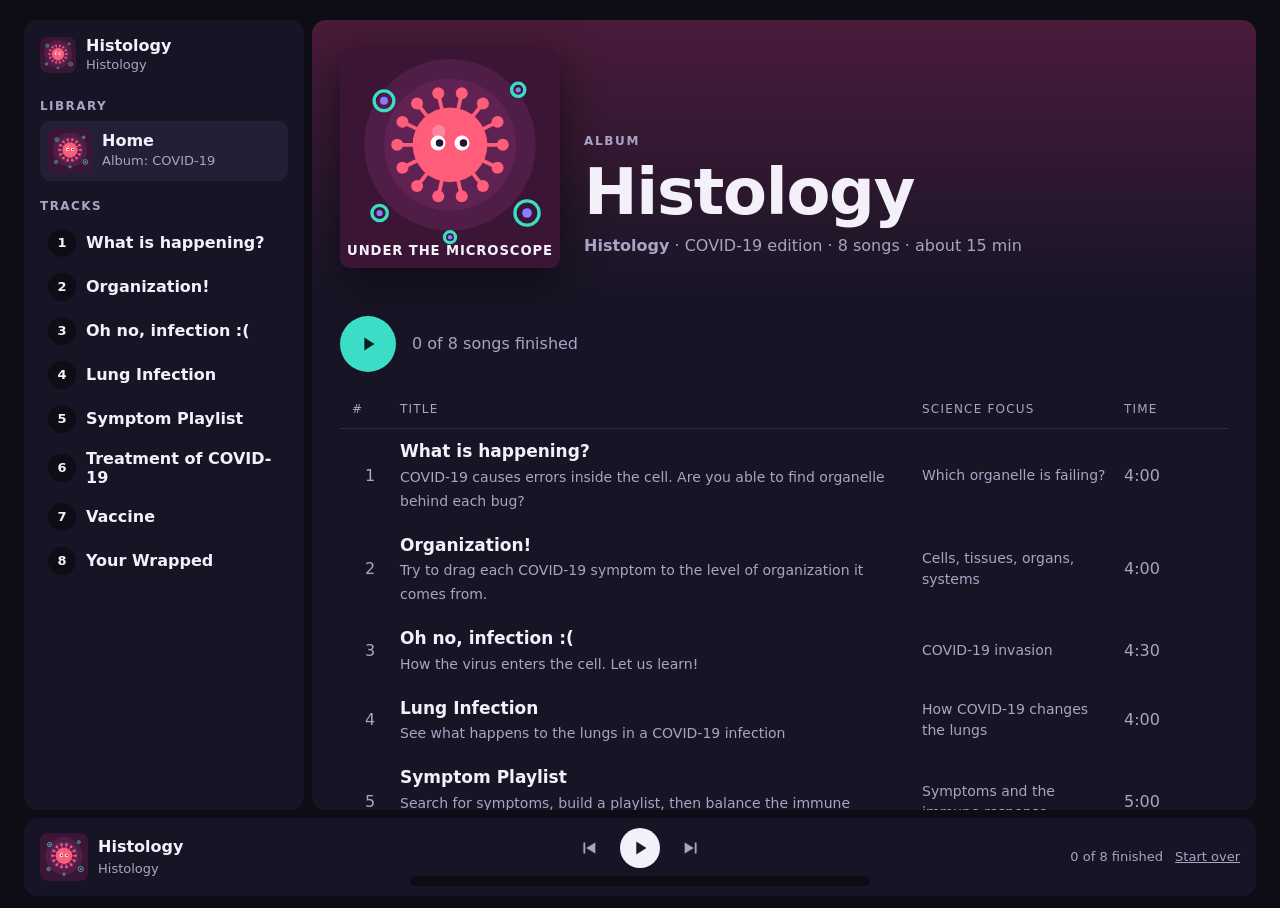
==== commit 02f25702: "Replace track6-finale.js with new treatment and vaccine scripts" ====
--- a/index.html
+++ b/index.html
@@ -24,7 +24,10 @@
   <script src="track3-hijack.js"></script>     <!-- Track 3: Hijack Session -->
   <script src="track4-lung.js"></script>       <!-- Track 4: Lung Detective -->
   <script src="track5-playlist.js"></script>   <!-- Track 5: Symptom Playlist -->
-  <script src="track6-finale.js"></script>     <!-- Track 6: Final Show -->
+  <script src="track5b-treatment.js"></script> <!-- Track 6: Treatment of COVID-19 -->
+  <script src="track6-vaccine.js"></script>    <!-- Track 7: Race to a Vaccine -->
+  <script src="track7-finale.js"></script>     <!-- Track 8: Your Wrapped -->
+  <script src="references.js"></script>        <!-- References list at the end of the album page -->
   <script src="main.js"></script>
 </body>
 </html>
